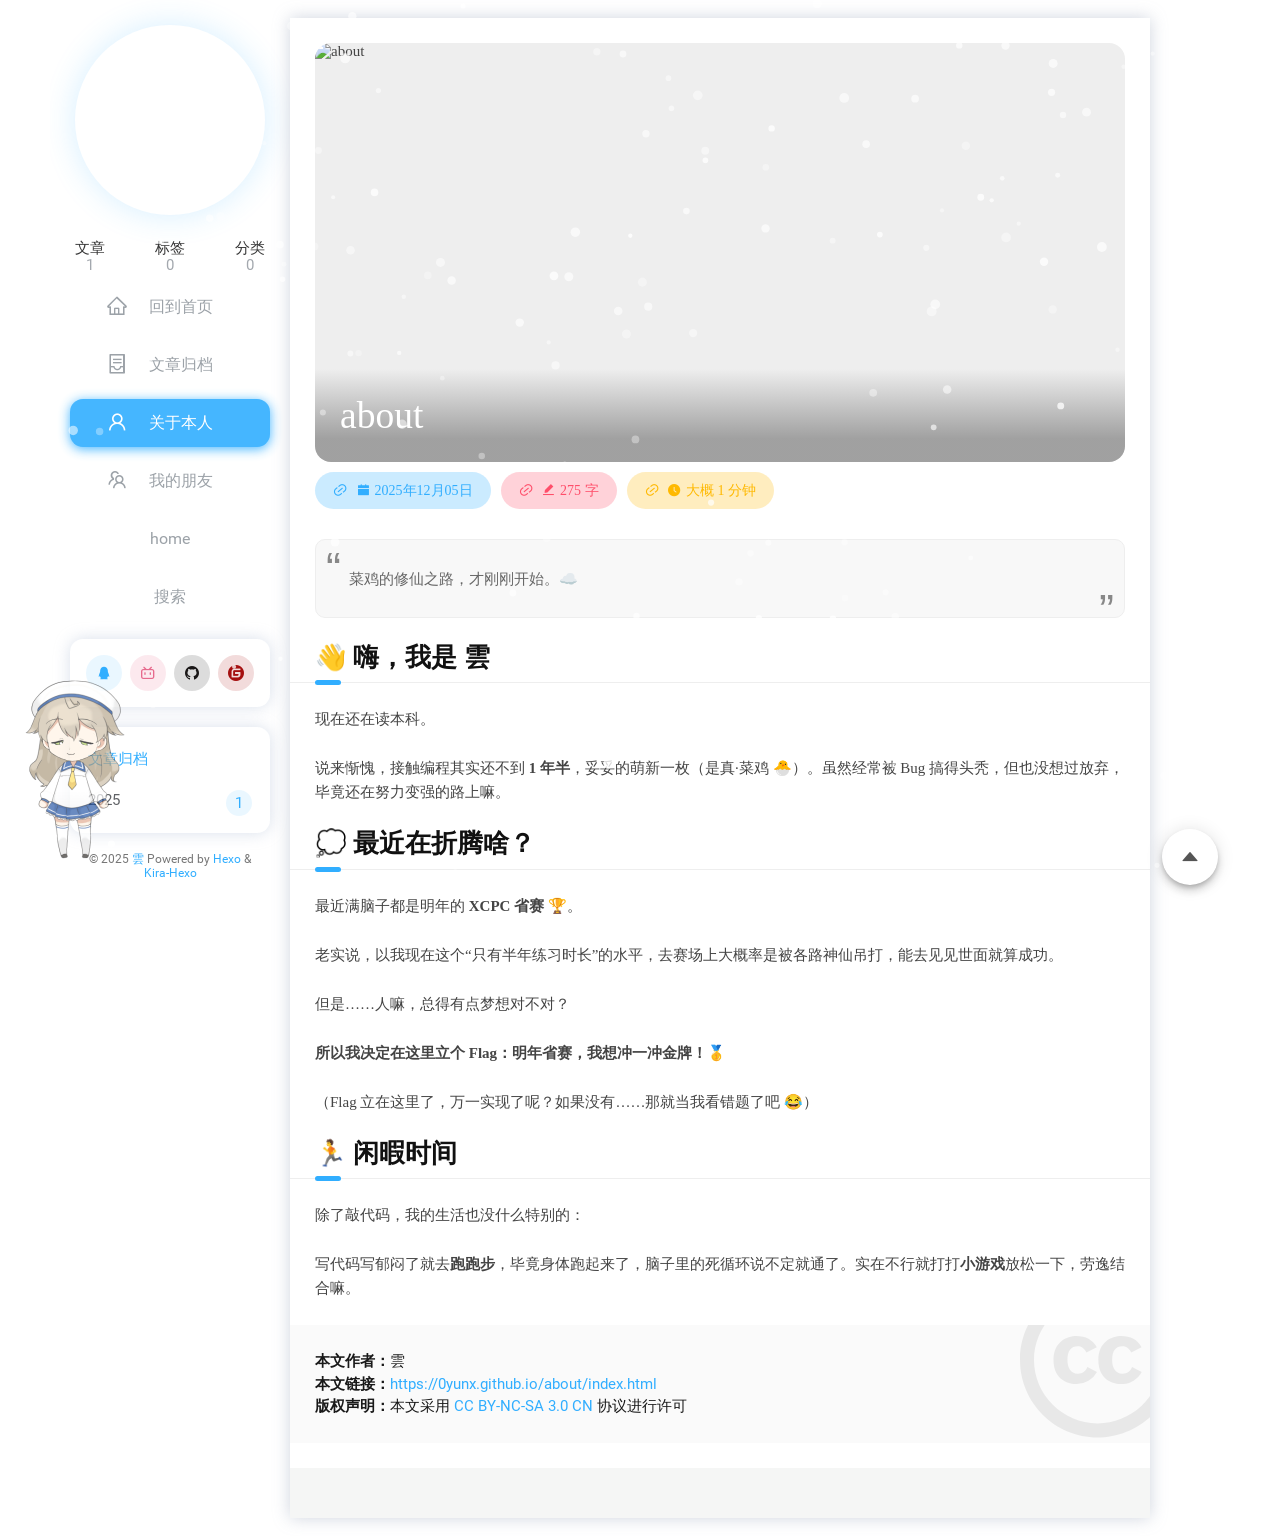
==== about/index.html @ 754a88d1 "Site updated: 2025-12-06 22:24:02" ====
<!DOCTYPE html>
<html 
	lang="zh-CN">
	<head>
		<meta charset="UTF-8" />
		<meta http-equiv="X-UA-Compatible" content="IE=edge" />
		<meta name="viewport" content="width=device-width, initial-scale=1.0" />
		
<link rel="stylesheet" href="/css/layout.css">

		
		<title> about -  雲`bolg</title>
		<!-- <link rel="stylesheet" href="https://unpkg.com/mdui@1.0.2/dist/css/mdui.min.css" /> -->
		<!-- <script src="https://unpkg.com/mdui@1.0.2/dist/js/mdui.min.js"></script> -->
		
<link rel="stylesheet" href="/lib/mdui/mdui.min.css">

		
<script src="/lib/mdui/mdui.min.js"></script>

		<!-- lazyload -->
		
<script src="/lib/lazysizes.js"></script>

		<!-- smooth-scrolling -->
		
<script src="/lib/smooth-scrolling.js"></script>

		<!-- highlight -->
		
<link rel="stylesheet" href="/lib/highlight/atom-one-dark.min.css">

		
<script src="/lib/highlight/highlight.min.js"></script>

		<!-- 预置 kiraicon -->
		
<link rel="stylesheet" href="/lib/iconfont/iconfont.css">

		
		<link
			rel="shortcut icon"
			href="https://kira.host/assets/Pictures/Others/116359b4ccf19917.jpg"
			type="image/png"
		/>
		
<link rel="stylesheet" href="/deps/css/APlayer.min.css">

		
		
<script src="/deps/js/APlayer.min.js"></script>
<script src="/deps/js/Meting.min.js"></script>

	<meta name="generator" content="Hexo 7.3.0"><link rel="alternate" href="/atom.xml" title="雲`bolg" type="application/atom+xml">
</head>

	<body>
		<div
			class="kira-background"
			style="background-image: url('/images/--ezgif.com-video-to-gif-converter.gif')"
		></div>
		<div class="kira-header">
    <a
        class="kira-drawer-button mdui-ripple"
        title="导航栏"
        onclick="document.querySelector('.kira-sidebar-modal').classList.add('show');document.querySelector('.kira-sidebar#sidebar').classList.add('show');"
    >
        <i class="kirafont icon-menu"></i>
    </a>
    <a href="/" title="雲`bolg">
        <img
			src="https://kira.host/assets/Pictures/Others/20220922230447.jpg"
			alt="雲"
		/>
    </a>
</div>
		<div class="kira-body">
			<div class="kira-sidebar" id="sidebar">
	<div class="kira-avatar mdui-ripple">
		<a target="_blank" rel="noopener" href="https://kira.host/assets/Pictures/Others/20220922230447.jpg" title="雲">
			<img
				src="https://kira.host/assets/Pictures/Others/20220922230447.jpg"
				alt="雲"
			/>
		</a>
	</div>
	<div class="kira-count">
		<div><span>文章</span>1</div>
		<div><span>标签</span>0</div>
		<div><span>分类</span>0</div>
	</div>
	<div class="kira-list">
		
		<a
			class="kira-list-item mdui-ripple false"
			href="/"
			title="回到首页"
		>
			<i
				class="kirafont
					
						icon-home
					"
			></i>
			<div class="kira-list-item-content">
				回到首页
			</div>
		</a>
		
		<a
			class="kira-list-item mdui-ripple false"
			href="/archives/"
			title="文章归档"
		>
			<i
				class="kirafont
					
						icon-container
					"
			></i>
			<div class="kira-list-item-content">
				文章归档
			</div>
		</a>
		
		<a
			class="kira-list-item mdui-ripple true"
			href="/about/"
			title="关于本人"
		>
			<i
				class="kirafont
					
						icon-user
					"
			></i>
			<div class="kira-list-item-content">
				关于本人
			</div>
		</a>
		
		<a
			class="kira-list-item mdui-ripple false"
			href="/friends/"
			title="我的朋友"
		>
			<i
				class="kirafont
					
						icon-team
					"
			></i>
			<div class="kira-list-item-content">
				我的朋友
			</div>
		</a>
		
		<a
			class="kira-list-item mdui-ripple false"
			href="/"
			title="home"
		>
			<i
				class="kirafont
					
						 
					"
			></i>
			<div class="kira-list-item-content">
				home
			</div>
		</a>
		
		<a
			class="kira-list-item mdui-ripple false"
			href="/"
			title="搜索"
		>
			<i
				class="kirafont
					
						s
					"
			></i>
			<div class="kira-list-item-content">
				搜索
			</div>
		</a>
		
	</div>
	<aside id="kira-sidebar">
		
			<div class="kira-widget-wrap">
	<div class="kira-widget kira-social">
		
			<a
				class="mdui-ripple"
				href="tencent://AddContact/?fromId=45&fromSubId=1&subcmd=all&uin=1647315740&website=www.oicqzone.com"
				target="_blank"
				mdui-tooltip="{content: 'QQ'}"
				style="color: rgb(49, 174, 255); background-color: rgba(49, 174, 255, .1);"
			>
				<i
					class="kirafont
					
						icon-QQ
					"
				></i>
			</a>
		
			<a
				class="mdui-ripple"
				href="https://space.bilibili.com/1639097420?spm_id_from=333.1007.0.0"
				target="_blank"
				mdui-tooltip="{content: '哔哩哔哩'}"
				style="color: rgb(231, 106, 141); background-color: rgba(231, 106, 141, .15);"
			>
				<i
					class="kirafont
					
						icon-bilibili
					"
				></i>
			</a>
		
			<a
				class="mdui-ripple"
				href="https://github.com/0yunx/"
				target="_blank"
				mdui-tooltip="{content: 'GitHub'}"
				style="color: rgb(25, 23, 23); background-color: rgba(25, 23, 23, .15);"
			>
				<i
					class="kirafont
					
						icon-github
					"
				></i>
			</a>
		
			<a
				class="mdui-ripple"
				href="https://gitee.com/yunsanshi"
				target="_blank"
				mdui-tooltip="{content: 'Gitee'}"
				style="color: rgb(165, 15, 15); background-color: rgba(165, 15, 15, .15);"
			>
				<i
					class="kirafont
					
						icon-gitee
					"
				></i>
			</a>
		
	</div>
</div>

		
			
		
			

		
			
	<div class="kira-widget-wrap">
		<h3 class="kira-widget-title">
			文章归档
		</h3>
		<div class="kira-widget">
			<ul class="archive-list"><li class="archive-list-item"><a class="archive-list-link" href="/archives/2025/">2025</a><span class="archive-list-count">1</span></li></ul>
		</div>
	</div>


		
	</aside>
	<div class="kira-copyright">
		&copy; 2025
		<a href="/">雲</a>
		Powered by <a href="http://hexo.io/" target="_blank">Hexo</a> &
		<a href="https://github.com/ch1ny/kira-hexo/" target="_blank">Kira-Hexo</a>
		<br />
		
		
	</div>
</div>
<div
	class="kira-sidebar-modal"
	id="sidebar-modal"
	onclick="(function(self) {
		self.classList.remove('show');
		document.querySelector('.kira-sidebar.show#sidebar').classList.remove('show');
	})(this)"
></div>
			<div class="kira-content">
				<div id="kira-top-header"></div>
				<div class="kira-main-content">
					
<link rel="stylesheet" href="/css/kira-image.css">


<script src="/js/kira-image.js"></script>

<div class="kira-image">
    <div class="kira-image-modal">
        <div class="kira-image-header">
            <div class="kira-image-counter"></div>
            <div class="kira-image-title"></div>
            <div class="kira-image-operation">
                <div class="kira-image-operation-button" id="kira-image-operation-button-zoom">
                    <i class="kirafont icon-zoom-in"></i>
                </div>
                <div class="kira-image-operation-button" id="kira-image-operation-button-close">
                    <i class="kirafont icon-close"></i>
                </div>
            </div>
        </div>
        <div class="kira-image-container">
            <div class="kira-image-prev-button-panel">
                <div class="kira-image-exchange-button">
                    <i class="kirafont icon-left"></i>
                </div>
            </div>
            <div class="kira-image-list">
                <div class="kira-image-prev">
                    <img />
                </div>
                <div class="kira-image-now">
                    <img />
                </div>
                <div class="kira-image-next">
                    <img />
                </div>
            </div>
            <div class="kira-image-next-button-panel">
                <div class="kira-image-exchange-button">
                    <i class="kirafont icon-right"></i>
                </div>
            </div>
        </div>
    </div>
</div>

	
<link rel="stylesheet" href="/css/kira-code-copy.css">

	
<script src="/js/kira-code-copy.js"></script>


<div class="kira-post">
	<article>
		
		<div
			class="kira-post-cover"
			style="padding-bottom: '56.25%'"
		>
			<img
				data-src="/images/--ezgif.com-video-to-gif-converter.gif"
				data-sizes="auto"
				alt="about"
				class="lazyload kira-post-cover-image disabled-kira-image"
			/>
			<h1>about</h1>
		</div>
		
		<div class="kira-post-meta kira-rainbow" style="margin:10px 0!important;">
			<a><i class="kirafont icon-calendar-fill"></i>2025年12月05日</a>
			<a><i class="kirafont icon-edit-fill"></i>275 字</a>
			<a><i class="kirafont icon-time-circle-fill"></i>大概 1 分钟</a>
		</div>
		<html><head></head><body><blockquote>
<p>菜鸡的修仙之路，才刚刚开始。☁️</p>
</blockquote>
<h2><span id="%F0%9F%91%8B-%E5%97%A8%E6%88%91%E6%98%AF-%E9%9B%B2">👋 嗨，我是 雲</span></h2><p>现在还在读本科。</p>
<p>说来惭愧，接触编程其实还不到 <strong>1 年半</strong>，妥妥的萌新一枚（是真·菜鸡 🐣）。虽然经常被 Bug 搞得头秃，但也没想过放弃，毕竟还在努力变强的路上嘛。</p>
<h2><span id="%F0%9F%92%AD-%E6%9C%80%E8%BF%91%E5%9C%A8%E6%8A%98%E8%85%BE%E5%95%A5">💭 最近在折腾啥？</span></h2><p>最近满脑子都是明年的 <strong>XCPC 省赛</strong> 🏆。</p>
<p>老实说，以我现在这个“只有半年练习时长”的水平，去赛场上大概率是被各路神仙吊打，能去见见世面就算成功。</p>
<p>但是……人嘛，总得有点梦想对不对？</p>
<p><strong>所以我决定在这里立个 Flag：明年省赛，我想冲一冲金牌！🥇</strong></p>
<p>（Flag 立在这里了，万一实现了呢？如果没有……那就当我看错题了吧 😂）</p>
<h2><span id="%F0%9F%8F%83-%E9%97%B2%E6%9A%87%E6%97%B6%E9%97%B4">🏃 闲暇时间</span></h2><p>除了敲代码，我的生活也没什么特别的：</p>
<p>写代码写郁闷了就去<strong>跑跑步</strong>，毕竟身体跑起来了，脑子里的死循环说不定就通了。实在不行就打打<strong>小游戏</strong>放松一下，劳逸结合嘛。</p>
<!-- hexo injector body_end start -->
  <canvas id="snow" style="position:fixed;top:0;left:0;width:100%;height:100%;z-index:99999;pointer-events:none;"></canvas>
  <script src="/js/snow.js"></script>
<script src="/js/funny-title.js"></script><script src="/js/click-love.js"></script>
  <link rel="stylesheet" href="https://cdn.jsdelivr.net/npm/aplayer/dist/APlayer.min.css">
  <script src="https://cdn.jsdelivr.net/npm/aplayer/dist/APlayer.min.js"></script>
  <script src="https://cdn.jsdelivr.net/npm/meting@2/dist/Meting.min.js"></script>
<!-- hexo injector body_end end --></body></html>
	</article>

	 
    <div class="kira-post-copyright">
        <strong>本文作者：</strong>雲<br>
        <strong>本文链接：</strong><a href="https://0yunx.github.io/about/index.html" title="https:&#x2F;&#x2F;0yunx.github.io&#x2F;about&#x2F;index.html" target="_blank" rel="noopener">https:&#x2F;&#x2F;0yunx.github.io&#x2F;about&#x2F;index.html</a><br>
        
            <strong>版权声明：</strong>本文采用 <a href="https://creativecommons.org/licenses/by-nc-sa/3.0/cn/deed.zh" target="_blank">CC BY-NC-SA 3.0 CN</a> 协议进行许可
        
    </div>

  
	<div class="kira-post-meta kira-rainbow">
		
		
	</div>
	
	<div class="kira-post-footer">
		

		
	<div class="giscus"></div>
  
    <script src="https://giscus.app/client.js"
      data-repo="0yunx/my-blog-comments"
      data-repo-id="R_kgDOQi3ChA"
      data-category="Announcements"
      data-category-id="DIC_kwDOQi3ChM4CzakP"
      data-mapping="pathname"
      data-strict="0"
      data-reactions-enabled="1"
      data-emit-metadata="0"
      data-input-position="top"
      data-theme="preferred_color_scheme"
      data-lang="zh-CN"
      data-loading="lazy"
      crossorigin="anonymous"
      async  
    ></script>
  

	</div>
	
</div>

				</div>
			</div>
			<div class="kira-right-column">
	<a onclick="document.querySelector('#kira-top-header').scrollIntoView({behavior: 'smooth'});" class="kira-backtotop" aria-label="回到顶部" title="回到顶部">
		<button class="mdui-fab mdui-ripple">
			<i class="kirafont icon-caret-up"></i>
		</button>
	</a>
</div>

		</div>
	<script src="/live2dw/lib/L2Dwidget.min.js?094cbace49a39548bed64abff5988b05"></script><script>L2Dwidget.init({"pluginRootPath":"live2dw/","pluginJsPath":"lib/","pluginModelPath":"assets/","tagMode":false,"debug":false,"model":{"jsonPath":"/live2dw/assets/koharu.model.json"},"display":{"position":"left","width":150,"height":300},"mobile":{"show":true},"react":{"opacity":0.7},"log":false});</script></body>
</html>
---- css/layout.css ----
body {
  width: 100%;
  margin: auto !important;
  height: 100vh;
  position: absolute;
  left: 0;
  top: 0;
}
* {
  scrollbar-width: none;
  outline: none;
}
*::selection {
  background: #31aeff;
  color: #fff;
  text-shadow: none;
}
::-webkit-scrollbar {
  display: none;
}
a {
  text-decoration: none;
}
img::selection {
  background: rgba(255,78,106,0.25);
}
figure.highlight table tbody tr td.gutter {
  user-select: none;
}
figure.highlight table tbody tr td.code pre *::selection {
  background: #ff4e6a;
}
.kira-background {
  opacity: 0.2;
  background-size: cover;
  height: 100vh;
  width: 100%;
  position: fixed;
  top: 0;
  left: 0;
  z-index: -1;
}
.kira-header {
  height: 0;
  display: none;
}
#kira-top-header {
  position: absolute;
  width: 100%;
  height: 0;
  left: 0;
  top: -2vh;
}
.kira-body {
  display: flex;
  justify-content: center;
}
.kira-rainbow a:nth-child(7n + 1) {
  background-color: rgba(49,174,255,0.25);
  color: #31aeff;
}
.kira-rainbow a:nth-child(7n + 2) {
  background-color: rgba(255,78,106,0.25);
  color: #ff4e6a;
}
.kira-rainbow a:nth-child(7n + 3) {
  background-color: rgba(255,185,0,0.25);
  color: #ffb900;
}
.kira-rainbow a:nth-child(7n + 4) {
  background-color: rgba(51,213,122,0.25);
  color: #33d57a;
}
.kira-rainbow a:nth-child(7n + 5) {
  background-color: rgba(0,219,255,0.25);
  color: #00dbff;
}
.kira-rainbow a:nth-child(7n + 6) {
  background-color: rgba(255,69,0,0.25);
  color: #ff4500;
}
.kira-rainbow a:nth-child(7n + 7) {
  background-color: rgba(144,144,255,0.25);
  color: #9090ff;
}
.kira-rainbow-fill a {
  color: #fff;
}
article {
  color: #444;
  font-family: microsoft yahei;
}
article p {
  line-height: 24px;
}
article .highlight {
  padding: 0 0.5em;
  background: #282c34;
  color: #abb2bf;
  margin: 25px 0;
  border-radius: 13px;
  overflow: auto;
}
article .highlight .gutter {
  border-right: 1px solid #35393b;
}
article pre {
  border-radius: 13px;
  overflow: hidden;
  -webkit-box-sizing: border-box;
  box-sizing: border-box;
  margin: 0;
  padding: 0 6px 0 0;
  position: relative;
  background: #282c34;
  line-height: 1.3em;
}
article pre code {
  position: relative;
  border: none;
  border-radius: 0;
  font-size: 100%;
  font-family: Consolas;
}
article a {
  -webkit-transition: color 0.35s ease-out;
  transition: color 0.35s ease-out;
  color: #31aeff;
  text-decoration: none;
  word-wrap: break-word;
}
article a::before {
  font-family: 'kirafont';
  content: '\ec7f\ ';
}
article a:hover,
article a:focus {
  color: #31aeff;
  text-decoration: underline;
}
article a.CodePenLink {
  transition: 0.2s;
  padding: 0.2em;
  color: #31aeff;
  border-bottom: 1px solid rgba(49,174,255,0.85);
}
article a.CodePenLink:hover {
  text-shadow: 0px 0px 5px rgba(49,174,255,0.25);
  text-decoration: none;
  border-bottom: 1px solid #31aeff;
}
article p {
  margin: 25px 0;
  position: relative;
}
article p::after {
  content: '';
  clear: both;
  display: block;
}
article code {
  display: inline;
  border-radius: 4px;
  font-family: SFMono-Regular, Consolas, Liberation Mono, Menlo, Courier, monospace, Roboto, RobotoNum, 'PingFang SC', 'Hiragino Sans GB', 'Microsoft YaHei', 'Helvetica Neue', Helvetica, Arial, sans-serif, 'Segoe UI';
  padding: 0 4px;
  margin: 1px 3px;
  word-break: break-all;
  color: #31aeff;
  background-color: rgba(49,174,255,0.25);
}
article del {
  color: #999;
  font-size: 0.9em;
}
article img {
  display: block;
  border-radius: 13px;
  margin: 0 auto;
}
article img:not(.kira-post-cover-image) {
  cursor: pointer;
  transition: all 0.3s ease;
}
article img:not(.kira-post-cover-image):hover {
  box-shadow: 0 0 10px rgba(49,174,255,0.3);
  transform: scale(1.01, 1.01);
  border-radius: 0;
}
article img:not(.kira-post-cover-image):active {
  transform: scale(1, 1);
}
article img.lazyload,
article img.lazyloading {
  opacity: 0;
  transition: opacity 400ms ease-out;
}
article img.lazyloaded {
  opacity: 1;
}
article h1,
article h2,
article h3,
article h4,
article h5,
article h6 {
  color: #111;
  margin: 25px 0;
}
article h4,
article h5,
article h6 {
  position: relative;
}
article h4::before,
article h5::before,
article h6::before {
  display: inline-block;
  width: 1em;
  content: '#';
  color: #31aeff;
}
article h1 {
  font-size: 2.5em;
}
article h2 {
  font-size: 1.7em;
  position: relative;
  padding-bottom: 10px;
}
article h2::before {
  content: '';
  width: 100%;
  padding: 0px 25px;
  border-bottom: 1px solid #eee;
  position: absolute;
  bottom: -1px;
  left: -25px;
  box-sizing: unset;
}
article h2::after {
  transition: all 0.35s ease-out;
  content: '';
  position: absolute;
  background: #31aeff;
  width: 1em;
  height: 5px;
  bottom: -3px;
  left: 0;
  border-radius: 10px;
}
article h2:hover::after {
  width: 2em;
}
article h3 {
  font-size: 1.3em;
}
article h4 {
  font-size: 1.15em;
}
article h5 {
  font-size: 1em;
}
article h6 {
  font-size: 0.9em;
}
article blockquote {
  color: #666;
  margin: 25px 0;
  padding: 0.1em 2.2em;
  background-color: #f8f8f8;
  line-height: 28px;
  position: relative;
  border-radius: 10px;
  border: 1px solid #eee;
  font-family: sf pro sc, sf pro display, sf pro icons, aos icons, pingfang sc, helvetica neue, helvetica, arial, sans-serif;
}
article blockquote::before {
  content: '\201C';
  top: 15px;
  left: 10px;
  position: absolute;
  color: #888;
  font-size: 3em;
}
article blockquote::after {
  content: '\201D';
  bottom: -8px;
  right: 10px;
  position: absolute;
  color: #888;
  font-size: 3em;
}
article hr {
  display: block;
  border: 0;
  border-top: 1px dashed #ccc;
  margin: 25px 0;
  padding: 0;
}
article sub,
article sup {
  font-size: 75%;
  line-height: 0;
  position: relative;
  vertical-align: baseline;
}
article sub {
  bottom: -0.25em;
}
article sup {
  top: -0.5em;
}
article ul {
  padding: 0 0 0 2em;
  margin-top: 0;
  list-style: none;
  padding-left: 0 !important;
}
article ul .mdui-checkbox {
  padding-left: 22px;
  height: 18px;
}
article ul .mdui-checkbox-icon {
  top: 4px;
}
article ul li {
  position: relative;
  padding: 10px 0;
  padding-left: 25px;
  line-height: 1rem;
}
article ul li::before {
  content: '';
  width: 10px;
  height: 10px;
  background: #31aeff;
  display: inline-block;
  vertical-align: middle;
  margin-right: 12px;
  margin-left: -26px;
  border-radius: 100%;
  border: 3px solid #fff;
  z-index: 3;
  position: relative;
}
article ul li::after {
  content: '';
  height: 100%;
  width: 1.5px;
  background: rgba(49,174,255,0.25);
  position: absolute;
  left: 6.25px;
  top: 20px;
}
article ul li:last-child::after {
  display: none;
}
article ul span {
  margin-right: 15px;
}
article ol {
  padding: 0 0 0 2.5em;
  margin-top: 0;
}
article > ol {
  list-style-type: none;
  counter-reset: item;
}
article > ol > li {
  position: relative;
}
article > ol > li::before {
  content: counter(item);
  counter-increment: item;
  position: absolute;
  top: 0.2rem;
  left: -2.5em;
  height: 1.6rem;
  width: 1.6rem;
  text-align: center;
  border-radius: 8px;
  line-height: 1.6rem;
  background-color: rgba(49,174,255,0.25);
  color: #31aeff;
}
article li {
  line-height: 2rem;
}
article li p {
  margin: 0 !important;
}
article dd {
  margin: 0 0 0 2em;
}
article > table {
  color: #5b6064;
  border-spacing: 0;
  border-collapse: collapse;
  max-width: 100%;
  overflow: auto;
  white-space: nowrap;
  margin: 25px auto;
  background: transparent;
  display: block;
}
article > table::-webkit-scrollbar {
  width: 6px;
  height: 6px;
}
article > table::-webkit-scrollbar-thumb {
  background-color: #888;
}
article > table thead {
  border-bottom: 1px solid #eee;
  background-color: #f8f8f8;
}
article > table thead tr {
  background-color: #f8f8f8;
}
article > table th {
  border: 1px solid #eee;
  padding: 13px 26px;
  font-weight: 400;
}
article > table td {
  border: 1px solid #eee;
  padding: 13px 26px;
}
article > table tr {
  background-color: #fff;
}
article > table tr:nth-child(2n) {
  background-color: #f8f8f8;
}
article img,
article canvas,
article iframe,
article video,
article svg,
article select,
article textarea {
  width: auto;
  max-width: 100%;
}
article input[type='checkbox'] {
  margin-right: 0.25em;
}
article input[type='checkbox']::after {
  content: '✔';
  width: 1.25em;
  height: 1.25em;
  font-size: 0.8em;
  display: flex;
  justify-content: center;
  align-items: center;
  color: #fff;
  background-color: #fff;
  border: 1px solid #d9d9d9;
  border-radius: 0.25em;
  cursor: pointer;
}
article input[type='checkbox']:disabled::after {
  cursor: not-allowed;
}
article input[type='checkbox']:checked::after {
  border-color: #31aeff;
  background-color: #31aeff;
}
details ul {
  padding-left: 1.7em;
}
details[open] > summary .add {
  display: none;
}
details[open] > summary .remove {
  display: inline-block;
}
details summary {
  cursor: pointer;
}
details summary i {
  margin-right: 0.3em;
  width: 24px;
}
details summary .remove {
  display: none;
}
details .mdui-btn {
  background-color: #31aeff;
  color: #fff;
  border-radius: 10px;
}
details .mdui-btn:focus,
details .mdui-btn:active {
  background-color: #31aeff;
  color: #fff;
}
details .aplayer {
  -webkit-box-shadow: 0 0 0 1px #eee !important;
  box-shadow: 0 0 0 1px #eee !important;
  border-radius: 10px !important;
  margin: 25px 0 !important;
  height: 90px;
}
details .aplayer .aplayer-info {
  padding: 9px 7px 0 10px !important;
}
details .aplayer .aplayer-info .aplayer-controller .aplayer-bar-wrap {
  margin-left: 1px !important;
  padding-right: 3px;
}
details .aplayer .aplayer-info .aplayer-controller .aplayer-bar-wrap .aplayer-bar,
details .aplayer .aplayer-info .aplayer-controller .aplayer-bar-wrap .aplayer-bar .aplayer-loaded,
details .aplayer .aplayer-info .aplayer-controller .aplayer-bar-wrap .aplayer-bar .aplayer-played {
  height: 6px !important;
  border-radius: 10px !important;
}
details .aplayer .aplayer-info .aplayer-controller .aplayer-bar-wrap .aplayer-bar .aplayer-played .aplayer-thumb {
  height: 12px !important;
  width: 12px !important;
  right: 3px !important;
  -webkit-box-shadow: 0 0 5px 0 rgba(0,0,0,0.18) !important;
  box-shadow: 0 0 5px 0 rgba(0,0,0,0.18) !important;
  -webkit-transition: all 0.35s ease-out;
  transition: all 0.35s ease-out;
}
details .aplayer .aplayer-info .aplayer-controller .aplayer-volume-wrap .aplayer-volume-bar-wrap .aplayer-volume-bar {
  right: 10.5px;
}
details .aplayer .aplayer-info .aplayer-controller .aplayer-volume-wrap .aplayer-volume-bar-wrap .aplayer-volume-bar,
details .aplayer .aplayer-info .aplayer-controller .aplayer-volume-wrap .aplayer-volume-bar-wrap .aplayer-volume-bar .aplayer-volume {
  border-radius: 10px;
  width: 6px;
}
details .aplayer .aplayer-list ol li {
  border-top: none !important;
}
details .aplayer .aplayer-list ol li.aplayer-list-light {
  background: #f8f8f8 !important;
}
details div.kira-aplayer-container {
  margin: 0;
}
details div.kira-aplayer-container div[id^='aplayer-'] div.aplayer-body div.aplayer-pic {
  width: 90px;
  height: 90px;
}
details div.kira-aplayer-container div[id^='aplayer-'] div.aplayer-body div.aplayer-info {
  margin-left: 90px;
  height: 90px;
}
details div.kira-aplayer-container div[id^='aplayer-'] div.aplayer-body div.aplayer-info div.aplayer-controller > div.aplayer-bar-wrap > div.aplayer-bar > div.aplayer-played {
  background: #31aeff !important;
}
details div.kira-aplayer-container div[id^='aplayer-'] div.aplayer-body div.aplayer-info div.aplayer-controller > div.aplayer-bar-wrap > div.aplayer-bar > div.aplayer-played span.aplayer-thumb {
  background: #31aeff !important;
}
.kira-sidebar {
  scrollbar-width: none;
  max-width: 240px;
  user-select: none;
  max-height: 100vh;
  overflow: auto;
  position: sticky;
  top: 0;
  flex-shrink: 0;
  transition: all 0.3s ease-out;
}
.kira-sidebar .kira-avatar {
  margin: 25px;
  box-shadow: 0 0 2rem rgba(49,174,255,0.2);
}
.kira-sidebar .kira-avatar a {
  padding-bottom: 100%;
  height: 0;
  display: block;
}
.kira-sidebar .kira-avatar,
.kira-sidebar .kira-avatar img {
  max-width: 100%;
  border-radius: 50%;
  transition: transform 1.5s ease-out;
}
.kira-sidebar .kira-count {
  display: flex;
}
.kira-sidebar .kira-count div {
  -webkit-box-flex: 1;
  -ms-flex: 1;
  flex: 1;
  text-align: center;
  color: #a3a8ae;
}
.kira-sidebar .kira-count div span {
  color: #363636;
  display: block;
}
.kira-sidebar .kira-list {
  padding: 8px 20px;
}
.kira-sidebar .kira-list-item {
  padding: 0 36px;
  color: #9ca2a8;
  border-radius: 13px;
  margin-bottom: 10px;
  text-align: center;
  transition: none !important;
  display: flex;
  align-items: center;
}
.kira-sidebar .kira-list-item:hover {
  background-color: rgba(0,0,0,0.08);
}
.kira-sidebar .kira-list-item.true {
  opacity: 0.9;
  background: #31aeff;
  box-shadow: 0 2px 12px #31aeff;
}
.kira-sidebar .kira-list-item.true,
.kira-sidebar .kira-list-item.true i {
  color: #fff;
}
.kira-sidebar .kira-list-item i {
  font-size: 22px;
  color: #9ca2a8;
}
.kira-sidebar .kira-list-item-content {
  margin-left: 0px;
  padding-top: 14px;
  padding-bottom: 14px;
  font-size: 16px;
  font-weight: 400;
  line-height: 20px;
  -webkit-box-flex: 1;
  -webkit-flex-grow: 1;
  -ms-flex-positive: 1;
  flex-grow: 1;
}
.kira-sidebar .kira-list-item .mdui-list-item-content {
  margin-left: 0px;
}
.kira-sidebar .kira-social {
  padding: 12px;
  font-size: 0;
}
.kira-sidebar .kira-social a {
  width: 36px;
  height: 36px;
  line-height: 36px;
  margin: 4px;
  border-radius: 100%;
  display: inline-block;
  text-align: center;
  color: #606266;
}
.kira-sidebar .kira-widget-wrap {
  box-shadow: 0 0 1rem rgba(161,177,204,0.4);
  background-color: #fff;
  margin: 20px;
  border-radius: 13px;
  overflow: hidden;
  white-space: normal;
}
.kira-sidebar .kira-widget-wrap .kira-widget-title {
  font-size: 1em;
  font-weight: 400;
  padding: 24px 18px 12px;
  margin: 0;
  color: #31aeff;
}
.kira-sidebar .kira-widget-wrap .kira-widget ul {
  list-style-type: none;
  padding: 0;
  margin: 0;
}
.kira-sidebar .kira-widget-wrap .kira-widget ul li {
  overflow: hidden;
  text-overflow: ellipsis;
  white-space: nowrap;
  position: relative;
  padding: 12px 18px;
}
.kira-sidebar .kira-widget-wrap .kira-widget ul li a {
  color: #606266;
}
.kira-sidebar .kira-widget-wrap .kira-widget ul li:last-child {
  border-bottom: none;
  padding-bottom: 24px;
}
.kira-sidebar .kira-widget-wrap .kira-widget .category-list-count,
.kira-sidebar .kira-widget-wrap .kira-widget .archive-list-count {
  background-color: rgba(49,174,255,0.1);
  display: inline-block;
  width: 26px;
  height: 26px;
  line-height: 26px;
  text-align: center;
  border-radius: 100%;
  color: #31aeff;
  position: absolute;
  right: 18px;
  top: 10px;
}
.kira-sidebar .kira-widget-wrap .tagcloud {
  padding: 10px;
  padding-bottom: 5px;
}
.kira-sidebar .kira-widget-wrap .tagcloud a {
  border-radius: 13px;
  padding: 5px 10px;
  font-size: 12px !important;
  display: inline-block;
  margin-bottom: 5px;
}
.kira-sidebar .kira-widget-wrap .tagcloud a::before {
  content: '# ';
}
.kira-sidebar .kira-widget-wrap:first-child {
  margin-top: 0;
}
.kira-sidebar .kira-copyright {
  padding: 0 30px;
  text-align: center;
  color: #777;
  white-space: normal;
  margin-bottom: 20px;
  font-size: 12px;
}
.kira-sidebar .kira-copyright a {
  color: #31aeff;
}
.kira-sidebar::-webkit-scrollbar {
  display: none;
}
.kira-sidebar-modal {
  position: fixed;
  left: 0;
  top: 0;
  width: 100vw;
  height: 100vh;
  z-index: 15;
  pointer-events: none;
  transition: background-color 0.3s ease;
  background-color: rgba(0,0,0,0);
}
.kira-content {
  position: relative;
  max-width: 860px;
  height: fit-content;
  flex-grow: 1;
  overflow: auto;
  scrollbar-width: none;
  box-shadow: 0 0 1rem rgba(138,151,174,0.4);
  margin-top: 2vh;
  margin-bottom: 2vh;
}
.kira-content .kira-main-content {
  position: relative;
  background-color: #fff;
  max-width: 100%;
  padding: 25px;
  min-height: 96vh;
}
.kira-content .kira-main-content .kira-page-nav {
  list-style: none;
  text-align: center;
  display: flex;
  color: #ddd;
  background-color: #f5f6f5;
  border-radius: 13px;
  justify-content: center;
}
.kira-content .kira-main-content .kira-page-nav .page-number {
  transition: 300ms;
  margin-inline: 10px;
}
.kira-content .kira-main-content .kira-page-nav .current {
  color: #fff;
  background: #31aeff;
  opacity: 0.9;
  box-shadow: 0 2px 12px #31aeff;
}
.kira-content .kira-main-content .kira-page-nav a:not(.current):hover {
  background-color: rgba(155,155,155,0.3);
}
.kira-content .kira-main-content .kira-page-nav > * {
  color: #999;
  border-radius: 13px;
  width: 35px;
  height: 35px;
  line-height: 35px;
  float: left;
}
.kira-content .kira-main-content .kira-posts {
  position: relative;
}
.kira-content .kira-main-content .kira-posts .kira-post {
  max-width: 100%;
  transition: 300ms;
  padding: 10px;
  border-radius: 1rem;
}
.kira-content .kira-main-content .kira-posts .kira-post article .aplayer {
  margin: 6px 0 0 0 !important;
}
.kira-content .kira-main-content .kira-posts .kira-post:hover {
  background-color: rgba(170,177,183,0.1);
}
.kira-content .kira-main-content .kira-posts .kira-post-meta {
  margin: 10px 0 0 0 !important;
}
.kira-content .kira-main-content .kira-posts .kira-post:last-child {
  margin-bottom: 25px;
}
.kira-content .kira-main-content .kira-posts .kira-hr {
  border-bottom: 1px solid rgba(135,135,135,0.3);
  height: 0;
  margin-block: 12px;
}
.kira-content::-webkit-scrollbar {
  display: none;
}
.kira-right-column {
  width: 80px;
  height: 100vh;
  display: flex;
  flex-direction: column;
  align-items: center;
  position: sticky;
  pointer-events: none;
  top: 0;
  z-index: 10;
}
.kira-right-column .kira-backtotop {
  bottom: 20px;
  color: #555;
  background-color: rgba(255,255,255,0.501);
  border-radius: 50%;
  margin-top: auto;
  margin-bottom: 15px;
  transition: 500ms;
  pointer-events: all;
}
.kira-right-column .kira-backtotop i {
  font-size: 22px;
}
.kira-post-cover {
  width: 100%;
  padding-bottom: 40%;
  position: relative;
  overflow: hidden;
  border-radius: 16px;
  min-height: 95px;
  background-color: #eee;
}
.kira-post-cover img {
  display: block;
  opacity: 0;
  transition: opacity 400ms ease-out;
  position: absolute;
  left: 0;
  top: 0;
  object-fit: cover;
  width: 100%;
  height: 100%;
}
.kira-post-cover img.lazyloaded {
  opacity: 1;
}
.kira-post-cover h1 {
  color: #fff;
  font-size: 2.5em;
  font-weight: normal;
  margin: 0;
  margin-top: 10px;
  padding-left: 1px;
  position: absolute;
  bottom: 0;
  width: 100%;
  box-sizing: border-box;
  text-transform: none;
  z-index: 1;
  margin: 0;
  padding: 25px;
}
.kira-post-cover h1::after {
  background-image: -moz-linear-gradient(to top, rgba(16,16,16,0.35) 25%, rgba(16,16,16,0) 100%);
  background-image: -webkit-linear-gradient(to top, rgba(16,16,16,0.35) 25%, rgba(16,16,16,0) 100%);
  background-image: -ms-linear-gradient(to top, rgba(16,16,16,0.35) 25%, rgba(16,16,16,0) 100%);
  background-image: linear-gradient(to top, rgba(16,16,16,0.35) 25%, rgba(16,16,16,0) 100%);
  -moz-pointer-events: none;
  -webkit-pointer-events: none;
  -ms-pointer-events: none;
  pointer-events: none;
  background-size: cover;
  content: '';
  display: block;
  height: 100%;
  left: 0;
  position: absolute;
  bottom: 0;
  width: 100%;
  z-index: -1;
}
.kira-post .kira-post-meta {
  margin: 25px 0px;
  font-size: 0;
}
.kira-post .kira-post-meta a {
  border-radius: 20px;
  padding: 10px 18px;
  font-size: 14px;
  display: inline-block;
  margin-bottom: 5px;
  margin-right: 10px;
  text-decoration: none;
}
.kira-post .kira-post-meta a .kirafont {
  font-size: 14px;
}
.kira-post .kira-post-meta a::before,
.kira-post .kira-post-meta i::before {
  margin-right: 5px;
}
.kira-post .kira-post-copyright {
  margin: 0 -25px;
  margin-bottom: 25px;
  padding: 25px;
  color: #191919;
  background-color: #fafafa;
  line-height: 1.5em;
  position: relative;
  overflow: hidden;
}
.kira-post .kira-post-copyright a {
  color: #31aeff;
}
.kira-post .kira-post-copyright::after {
  position: absolute;
  background: url("data:image/svg+xml;charset=utf-8,%3Csvg xmlns='http://www.w3.org/2000/svg' viewBox='0 0 496 512'%3E%3Cpath fill='%234a4a4a' d='M245.8 214.9l-33.2 17.3c-9.4-19.6-25.2-20-27.4-20-22.2 0-33.3 14.6-33.3 43.9 0 23.5 9.2 43.8 33.3 43.8 14.4 0 24.6-7 30.5-21.3l30.6 15.5a73.2 73.2 0 01-65.1 39c-22.6 0-74-10.3-74-77 0-58.7 43-77 72.6-77 30.8-.1 52.7 11.9 66 35.8zm143 0l-32.7 17.3c-9.5-19.8-25.7-20-27.9-20-22.1 0-33.2 14.6-33.2 43.9 0 23.5 9.2 43.8 33.2 43.8 14.5 0 24.7-7 30.5-21.3l31 15.5c-2 3.8-21.3 39-65 39-22.7 0-74-9.9-74-77 0-58.7 43-77 72.6-77C354 179 376 191 389 214.8zM247.7 8C104.7 8 0 123 0 256c0 138.4 113.6 248 247.6 248C377.5 504 496 403 496 256 496 118 389.4 8 247.6 8zm.8 450.8c-112.5 0-203.7-93-203.7-202.8 0-105.5 85.5-203.3 203.8-203.3A201.7 201.7 0 01451.3 256c0 121.7-99.7 202.9-202.9 202.9z'/%3E%3C/svg%3E");
  content: ' ';
  height: 160px;
  width: 160px;
  right: -30px;
  top: -45px;
  opacity: 0.1;
}
.kira-post .kira-post-nav {
  width: 100%;
  height: 2em;
  background-color: #fff;
  margin-top: 0;
  user-select: none;
}
.kira-post .kira-post-nav .post-nav .old {
  float: left;
}
.kira-post .kira-post-nav .post-nav .new {
  float: right;
}
.kira-post .kira-post-nav .post-nav div a {
  transition: 0.2s;
  padding: 0.2em;
  color: #31aeff;
  border-bottom: 1px solid rgba(49,174,255,0.85);
}
.kira-post .kira-post-nav .post-nav div a:hover {
  text-shadow: 0px 0px 5px rgba(49,174,255,0.25);
  text-decoration: none;
  border-bottom: 1px solid #31aeff;
}
.kira-post .kira-post-footer {
  background-color: #f5f6f5;
  padding: 25px;
  margin: -25px;
  margin-top: 0;
}
.kira-archives .tagcloud {
  margin-bottom: 13px;
  font-size: 0;
}
.kira-archives .tagcloud a {
  border-radius: 15px;
  padding: 6px 12px;
  font-size: 15px !important;
  display: inline-block;
  margin-bottom: 7px;
  margin-right: 7px;
}
.kira-archives .tagcloud a::before {
  content: '# ';
}
.kira-archives .tagcloud a span::before {
  content: ' ';
}
.kira-archives .categories {
  margin-bottom: 12px;
  font-size: 0;
  display: grid;
  grid-template-columns: repeat(3, 32.666666666666664%);
  grid-column-gap: 1%;
  grid-row-gap: 12px;
}
.kira-archives .categories a {
  border-radius: 12px;
  font-size: 16px;
  display: inline-block;
  height: 156px;
  width: 100%;
  position: relative;
}
.kira-archives .categories a:before {
  top: 0;
  left: 0;
  content: '';
  background-color: rgba(0,0,0,0.4);
  width: 100%;
  height: 100%;
  position: absolute;
  z-index: 1;
}
.kira-archives .categories a .bg {
  background-size: cover;
  background-position: center center;
  top: 0;
  left: 0;
  width: 100%;
  height: 100%;
  position: absolute;
  opacity: 0.8;
}
.kira-archives .categories a h1 {
  margin: 20px;
  position: absolute;
  bottom: 0;
  left: 0;
  z-index: 2;
}
.kira-archives .categories a span {
  margin-top: 5px;
  display: block;
}
.kira-archives .categories a span::after {
  content: ' Articles';
}
.kira-archives article > *:first-child {
  margin-top: 0;
}
.kira-archives article > *:last-child {
  margin-bottom: 0;
}
@media (max-width: 1180px) {
  .kira-sidebar {
    left: 0;
  }
  .kira-content {
    margin-right: auto;
  }
  .kira-right-column {
    position: fixed;
    top: 0;
    right: 0;
  }
  .kira-right-column .kira-backtotop {
    background-color: #fff;
  }
}
@media (max-width: 1120px) {
  .kira-body::-webkit-scrollbar {
    width: 0;
  }
}
@media (max-width: 1000px) {
  body {
    height: fit-content;
    overflow: auto;
  }
  body .kira-header {
    height: 60px;
    padding: 10px;
    display: flex;
    align-items: center;
    justify-content: space-between;
    position: relative;
    z-index: 4;
  }
  body .kira-header a {
    width: 45px;
    height: 45px;
    text-align: center;
    border-radius: 50%;
    transition: all 0.5s ease;
  }
  body .kira-header a i {
    font-size: 25px;
    line-height: 45px;
  }
  body .kira-header a img {
    width: 100%;
    height: 100%;
    border-radius: 50%;
  }
  body .kira-header a:hover {
    background-color: rgba(0,0,0,0.16);
  }
  body .kira-body {
    height: fit-content;
    overflow: visible;
  }
  body .kira-body .kira-sidebar {
    position: fixed;
    top: 0;
    left: 0;
    z-index: 16;
    transform: translateX(-100%);
    background-color: #fff;
  }
  body .kira-body .kira-sidebar.show {
    transform: translateX(0%);
    width: calc(100% - 56px);
  }
  body .kira-body .kira-sidebar-modal.show {
    pointer-events: auto;
    background-color: rgba(0,0,0,0.4);
  }
  body .kira-body .kira-content {
    margin-right: unset;
    max-width: 100vw;
    margin-top: 0;
  }
  body .kira-body .kira-content #kira-top-header {
    top: calc(-2vh - 80px);
  }
  body::-webkit-scrollbar {
    width: 0;
  }
}
@media (max-width: 756px) {
  .kira-archives .categories {
    grid-template-columns: repeat(2, 49%);
    grid-column-gap: 2%;
  }
}
@media (max-width: 400px) {
  .kira-archives .categories {
    grid-template-columns: repeat(1, 100%);
  }
}
---- lib/highlight/atom-one-dark.min.css ----
pre code.hljs{display:block;overflow-x:auto;padding:1em}code.hljs{padding:3px 5px}.hljs{color:#abb2bf;background:#282c34}.hljs-comment,.hljs-quote{color:#5c6370;font-style:italic}.hljs-doctag,.hljs-formula,.hljs-keyword{color:#c678dd}.hljs-deletion,.hljs-name,.hljs-section,.hljs-selector-tag,.hljs-subst{color:#e06c75}.hljs-literal{color:#56b6c2}.hljs-addition,.hljs-attribute,.hljs-meta .hljs-string,.hljs-regexp,.hljs-string{color:#98c379}.hljs-attr,.hljs-number,.hljs-selector-attr,.hljs-selector-class,.hljs-selector-pseudo,.hljs-template-variable,.hljs-type,.hljs-variable{color:#d19a66}.hljs-bullet,.hljs-link,.hljs-meta,.hljs-selector-id,.hljs-symbol,.hljs-title{color:#61aeee}.hljs-built_in,.hljs-class .hljs-title,.hljs-title.class_{color:#e6c07b}.hljs-emphasis{font-style:italic}.hljs-strong{font-weight:700}.hljs-link{text-decoration:underline}
---- lib/iconfont/iconfont.css ----
@font-face {
  font-family: "kirafont"; /* Project id 3299330 */
  src: url('iconfont.woff2?t=1679498690298') format('woff2'),
       url('iconfont.woff?t=1679498690298') format('woff'),
       url('iconfont.ttf?t=1679498690298') format('truetype');
}

.kirafont {
  font-family: "kirafont" !important;
  font-size: 16px;
  font-style: normal;
  -webkit-font-smoothing: antialiased;
  -moz-osx-font-smoothing: grayscale;
}

.icon-unordered-list:before {
  content: "\e7f5";
}

.icon-area-chart-fill:before {
  content: "\e7af";
}

.icon-time-circle-fill:before {
  content: "\e848";
}

.icon-calendar-fill:before {
  content: "\e84d";
}

.icon-container-fill:before {
  content: "\e85f";
}

.icon-edit-fill:before {
  content: "\e86d";
}

.icon-tag-fill:before {
  content: "\e86e";
}

.icon-search:before {
  content: "\e752";
}

.icon-close:before {
  content: "\eb6a";
}

.icon-exit-fullscreen:before {
  content: "\ec13";
}

.icon-fullscreen:before {
  content: "\ec14";
}

.icon-zoom-out:before {
  content: "\ec32";
}

.icon-zoom-in:before {
  content: "\ec33";
}

.icon-link:before {
  content: "\ec7f";
}

.icon-menu:before {
  content: "\e7f4";
}

.icon-caret-up:before {
  content: "\e8ec";
}

.icon-bilibili:before {
  content: "\e69e";
}

.icon-gitee:before {
  content: "\e60c";
}

.icon-container:before {
  content: "\e7b0";
}

.icon-home:before {
  content: "\e7c6";
}

.icon-right:before {
  content: "\e7eb";
}

.icon-left:before {
  content: "\e7ec";
}

.icon-QQ:before {
  content: "\e882";
}

.icon-user:before {
  content: "\e7ad";
}

.icon-team:before {
  content: "\e7ae";
}

.icon-github:before {
  content: "\e885";
}
---- deps/css/APlayer.min.css ----
.aplayer{background:#fff;font-family:Arial,Helvetica,sans-serif;margin:5px;box-shadow:0 2px 2px 0 rgba(0,0,0,.07),0 1px 5px 0 rgba(0,0,0,.1);border-radius:2px;overflow:hidden;-webkit-user-select:none;-moz-user-select:none;-ms-user-select:none;user-select:none;line-height:normal;position:relative}.aplayer *{box-sizing:content-box}.aplayer svg{width:100%;height:100%}.aplayer svg circle,.aplayer svg path{fill:#fff}.aplayer.aplayer-withlist .aplayer-info{border-bottom:1px solid #e9e9e9}.aplayer.aplayer-withlist .aplayer-list{display:block}.aplayer.aplayer-withlist .aplayer-icon-order,.aplayer.aplayer-withlist .aplayer-info .aplayer-controller .aplayer-time .aplayer-icon.aplayer-icon-menu{display:inline}.aplayer.aplayer-withlrc .aplayer-pic{height:90px;width:90px}.aplayer.aplayer-withlrc .aplayer-info{margin-left:90px;height:90px;padding:10px 7px 0}.aplayer.aplayer-withlrc .aplayer-lrc{display:block}.aplayer.aplayer-narrow{width:66px}.aplayer.aplayer-narrow .aplayer-info,.aplayer.aplayer-narrow .aplayer-list{display:none}.aplayer.aplayer-narrow .aplayer-body,.aplayer.aplayer-narrow .aplayer-pic{height:66px;width:66px}.aplayer.aplayer-fixed{position:fixed;bottom:0;left:0;right:0;margin:0;z-index:99;overflow:visible;max-width:400px;box-shadow:none}.aplayer.aplayer-fixed .aplayer-list{margin-bottom:65px;border:1px solid #eee;border-bottom:none}.aplayer.aplayer-fixed .aplayer-body{position:fixed;bottom:0;left:0;right:0;margin:0;z-index:99;background:#fff;padding-right:18px;transition:all .3s ease;max-width:400px}.aplayer.aplayer-fixed .aplayer-lrc{display:block;position:fixed;bottom:10px;left:0;right:0;margin:0;z-index:98;pointer-events:none;text-shadow:-1px -1px 0 #fff}.aplayer.aplayer-fixed .aplayer-lrc:after,.aplayer.aplayer-fixed .aplayer-lrc:before{display:none}.aplayer.aplayer-fixed .aplayer-info{-webkit-transform:scaleX(1);transform:scaleX(1);-webkit-transform-origin:0 0;transform-origin:0 0;transition:all .3s ease;border-bottom:none;border-top:1px solid #e9e9e9}.aplayer.aplayer-fixed .aplayer-info .aplayer-music{width:calc(100% - 105px)}.aplayer.aplayer-fixed .aplayer-miniswitcher{display:block}.aplayer.aplayer-fixed.aplayer-narrow .aplayer-info{display:block;-webkit-transform:scaleX(0);transform:scaleX(0)}.aplayer.aplayer-fixed.aplayer-narrow .aplayer-body{width:66px!important}.aplayer.aplayer-fixed.aplayer-narrow .aplayer-miniswitcher .aplayer-icon{-webkit-transform:rotateY(0);transform:rotateY(0)}.aplayer.aplayer-fixed .aplayer-icon-back,.aplayer.aplayer-fixed .aplayer-icon-forward,.aplayer.aplayer-fixed .aplayer-icon-lrc,.aplayer.aplayer-fixed .aplayer-icon-play{display:inline-block}.aplayer.aplayer-fixed .aplayer-icon-back,.aplayer.aplayer-fixed .aplayer-icon-forward,.aplayer.aplayer-fixed .aplayer-icon-menu,.aplayer.aplayer-fixed .aplayer-icon-play{position:absolute;bottom:27px;width:20px;height:20px}.aplayer.aplayer-fixed .aplayer-icon-back{right:75px}.aplayer.aplayer-fixed .aplayer-icon-play{right:50px}.aplayer.aplayer-fixed .aplayer-icon-forward{right:25px}.aplayer.aplayer-fixed .aplayer-icon-menu{right:0}.aplayer.aplayer-arrow .aplayer-icon-loop,.aplayer.aplayer-arrow .aplayer-icon-order,.aplayer.aplayer-mobile .aplayer-icon-volume-down{display:none}.aplayer.aplayer-loading .aplayer-info .aplayer-controller .aplayer-loading-icon{display:block}.aplayer.aplayer-loading .aplayer-info .aplayer-controller .aplayer-bar-wrap .aplayer-bar .aplayer-played .aplayer-thumb{-webkit-transform:scale(1);transform:scale(1)}.aplayer .aplayer-body{position:relative}.aplayer .aplayer-icon{width:15px;height:15px;border:none;background-color:transparent;outline:none;cursor:pointer;opacity:.8;vertical-align:middle;padding:0;font-size:12px;margin:0;display:inline-block}.aplayer .aplayer-icon path{transition:all .2s ease-in-out}.aplayer .aplayer-icon-back,.aplayer .aplayer-icon-forward,.aplayer .aplayer-icon-lrc,.aplayer .aplayer-icon-order,.aplayer .aplayer-icon-play{display:none}.aplayer .aplayer-icon-lrc-inactivity svg{opacity:.4}.aplayer .aplayer-icon-forward{-webkit-transform:rotate(180deg);transform:rotate(180deg)}.aplayer .aplayer-lrc-content{display:none}.aplayer .aplayer-pic{position:relative;float:left;height:66px;width:66px;background-size:cover;background-position:50%;transition:all .3s ease;cursor:pointer}.aplayer .aplayer-pic:hover .aplayer-button{opacity:1}.aplayer .aplayer-pic .aplayer-button{position:absolute;border-radius:50%;opacity:.8;text-shadow:0 1px 1px rgba(0,0,0,.2);box-shadow:0 1px 1px rgba(0,0,0,.2);background:rgba(0,0,0,.2);transition:all .1s ease}.aplayer .aplayer-pic .aplayer-button path{fill:#fff}.aplayer .aplayer-pic .aplayer-hide{display:none}.aplayer .aplayer-pic .aplayer-play{width:26px;height:26px;border:2px solid #fff;bottom:50%;right:50%;margin:0 -15px -15px 0}.aplayer .aplayer-pic .aplayer-play svg{position:absolute;top:3px;left:4px;height:20px;width:20px}.aplayer .aplayer-pic .aplayer-pause{width:16px;height:16px;border:2px solid #fff;bottom:4px;right:4px}.aplayer .aplayer-pic .aplayer-pause svg{position:absolute;top:2px;left:2px;height:12px;width:12px}.aplayer .aplayer-info{margin-left:66px;padding:14px 7px 0 10px;height:66px;box-sizing:border-box}.aplayer .aplayer-info .aplayer-music{overflow:hidden;white-space:nowrap;text-overflow:ellipsis;margin:0 0 13px 5px;-webkit-user-select:text;-moz-user-select:text;-ms-user-select:text;user-select:text;cursor:default;padding-bottom:2px;height:20px}.aplayer .aplayer-info .aplayer-music .aplayer-title{font-size:14px}.aplayer .aplayer-info .aplayer-music .aplayer-author{font-size:12px;color:#666}.aplayer .aplayer-info .aplayer-controller{position:relative;display:flex}.aplayer .aplayer-info .aplayer-controller .aplayer-bar-wrap{margin:0 0 0 5px;padding:4px 0;cursor:pointer!important;flex:1}.aplayer .aplayer-info .aplayer-controller .aplayer-bar-wrap:hover .aplayer-bar .aplayer-played .aplayer-thumb{-webkit-transform:scale(1);transform:scale(1)}.aplayer .aplayer-info .aplayer-controller .aplayer-bar-wrap .aplayer-bar{position:relative;height:2px;width:100%;background:#cdcdcd}.aplayer .aplayer-info .aplayer-controller .aplayer-bar-wrap .aplayer-bar .aplayer-loaded{position:absolute;left:0;top:0;bottom:0;background:#aaa;height:2px;transition:all .5s ease}.aplayer .aplayer-info .aplayer-controller .aplayer-bar-wrap .aplayer-bar .aplayer-played{position:absolute;left:0;top:0;bottom:0;height:2px}.aplayer .aplayer-info .aplayer-controller .aplayer-bar-wrap .aplayer-bar .aplayer-played .aplayer-thumb{position:absolute;top:0;right:5px;margin-top:-4px;margin-right:-10px;height:10px;width:10px;border-radius:50%;cursor:pointer;transition:all .3s ease-in-out;-webkit-transform:scale(0);transform:scale(0)}.aplayer .aplayer-info .aplayer-controller .aplayer-time{position:relative;right:0;bottom:4px;height:17px;color:#999;font-size:11px;padding-left:7px}.aplayer .aplayer-info .aplayer-controller .aplayer-time .aplayer-time-inner{vertical-align:middle}.aplayer .aplayer-info .aplayer-controller .aplayer-time .aplayer-icon{cursor:pointer;transition:all .2s ease}.aplayer .aplayer-info .aplayer-controller .aplayer-time .aplayer-icon path{fill:#666}.aplayer .aplayer-info .aplayer-controller .aplayer-time .aplayer-icon.aplayer-icon-loop{margin-right:2px}.aplayer .aplayer-info .aplayer-controller .aplayer-time .aplayer-icon:hover path{fill:#000}.aplayer .aplayer-info .aplayer-controller .aplayer-time .aplayer-icon.aplayer-icon-menu,.aplayer .aplayer-info .aplayer-controller .aplayer-time.aplayer-time-narrow .aplayer-icon-menu,.aplayer .aplayer-info .aplayer-controller .aplayer-time.aplayer-time-narrow .aplayer-icon-mode{display:none}.aplayer .aplayer-info .aplayer-controller .aplayer-volume-wrap{position:relative;display:inline-block;margin-left:3px;cursor:pointer!important}.aplayer .aplayer-info .aplayer-controller .aplayer-volume-wrap:hover .aplayer-volume-bar-wrap{height:40px}.aplayer .aplayer-info .aplayer-controller .aplayer-volume-wrap .aplayer-volume-bar-wrap{position:absolute;bottom:15px;right:-3px;width:25px;height:0;z-index:99;overflow:hidden;transition:all .2s ease-in-out}.aplayer .aplayer-info .aplayer-controller .aplayer-volume-wrap .aplayer-volume-bar-wrap.aplayer-volume-bar-wrap-active{height:40px}.aplayer .aplayer-info .aplayer-controller .aplayer-volume-wrap .aplayer-volume-bar-wrap .aplayer-volume-bar{position:absolute;bottom:0;right:10px;width:5px;height:35px;background:#aaa;border-radius:2.5px;overflow:hidden}.aplayer .aplayer-info .aplayer-controller .aplayer-volume-wrap .aplayer-volume-bar-wrap .aplayer-volume-bar .aplayer-volume{position:absolute;bottom:0;right:0;width:5px;transition:all .1s ease}.aplayer .aplayer-info .aplayer-controller .aplayer-loading-icon{display:none}.aplayer .aplayer-info .aplayer-controller .aplayer-loading-icon svg{position:absolute;-webkit-animation:rotate 1s linear infinite;animation:rotate 1s linear infinite}.aplayer .aplayer-lrc{display:none;position:relative;height:30px;text-align:center;overflow:hidden;margin:-10px 0 7px}.aplayer .aplayer-lrc:before{top:0;height:10%;background:linear-gradient(180deg,#fff 0,hsla(0,0%,100%,0));filter:progid:DXImageTransform.Microsoft.gradient(startColorstr="#ffffff",endColorstr="#00ffffff",GradientType=0)}.aplayer .aplayer-lrc:after,.aplayer .aplayer-lrc:before{position:absolute;z-index:1;display:block;overflow:hidden;width:100%;content:" "}.aplayer .aplayer-lrc:after{bottom:0;height:33%;background:linear-gradient(180deg,hsla(0,0%,100%,0) 0,hsla(0,0%,100%,.8));filter:progid:DXImageTransform.Microsoft.gradient(startColorstr="#00ffffff",endColorstr="#ccffffff",GradientType=0)}.aplayer .aplayer-lrc p{font-size:12px;color:#666;line-height:16px!important;height:16px!important;padding:0!important;margin:0!important;transition:all .5s ease-out;opacity:.4;overflow:hidden}.aplayer .aplayer-lrc p.aplayer-lrc-current{opacity:1;overflow:visible;height:auto!important;min-height:16px}.aplayer .aplayer-lrc.aplayer-lrc-hide{display:none}.aplayer .aplayer-lrc .aplayer-lrc-contents{width:100%;transition:all .5s ease-out;-webkit-user-select:text;-moz-user-select:text;-ms-user-select:text;user-select:text;cursor:default}.aplayer .aplayer-list{overflow:auto;transition:all .5s ease;will-change:height;display:none;overflow:hidden}.aplayer .aplayer-list.aplayer-list-hide{max-height:0!important}.aplayer .aplayer-list ol{list-style-type:none;margin:0;padding:0;overflow-y:auto}.aplayer .aplayer-list ol::-webkit-scrollbar{width:5px}.aplayer .aplayer-list ol::-webkit-scrollbar-thumb{border-radius:3px;background-color:#eee}.aplayer .aplayer-list ol::-webkit-scrollbar-thumb:hover{background-color:#ccc}.aplayer .aplayer-list ol li{position:relative;height:32px;line-height:32px;padding:0 15px;font-size:12px;border-top:1px solid #e9e9e9;cursor:pointer;transition:all .2s ease;overflow:hidden;margin:0}.aplayer .aplayer-list ol li:first-child{border-top:none}.aplayer .aplayer-list ol li:hover{background:#efefef}.aplayer .aplayer-list ol li.aplayer-list-light{background:#e9e9e9}.aplayer .aplayer-list ol li.aplayer-list-light .aplayer-list-cur{display:inline-block}.aplayer .aplayer-list ol li .aplayer-list-cur{display:none;width:3px;height:22px;position:absolute;left:0;top:5px;cursor:pointer}.aplayer .aplayer-list ol li .aplayer-list-index{color:#666;margin-right:12px;cursor:pointer}.aplayer .aplayer-list ol li .aplayer-list-author{color:#666;float:right;cursor:pointer}.aplayer .aplayer-notice{opacity:0;position:absolute;top:50%;left:50%;-webkit-transform:translate(-50%,-50%);transform:translate(-50%,-50%);font-size:12px;border-radius:4px;padding:5px 10px;transition:all .3s ease-in-out;overflow:hidden;color:#fff;pointer-events:none;background-color:#f4f4f5;color:#909399}.aplayer .aplayer-miniswitcher{display:none;position:absolute;top:0;right:0;bottom:0;height:100%;background:#e6e6e6;width:18px;border-radius:0 2px 2px 0}.aplayer .aplayer-miniswitcher .aplayer-icon{height:100%;width:100%;-webkit-transform:rotateY(180deg);transform:rotateY(180deg);transition:all .3s ease}.aplayer .aplayer-miniswitcher .aplayer-icon path{fill:#666}.aplayer .aplayer-miniswitcher .aplayer-icon:hover path{fill:#000}@-webkit-keyframes aplayer-roll{0%{left:0}to{left:-100%}}@keyframes aplayer-roll{0%{left:0}to{left:-100%}}@-webkit-keyframes rotate{0%{-webkit-transform:rotate(0);transform:rotate(0)}to{-webkit-transform:rotate(1turn);transform:rotate(1turn)}}@keyframes rotate{0%{-webkit-transform:rotate(0);transform:rotate(0)}to{-webkit-transform:rotate(1turn);transform:rotate(1turn)}}

/*# sourceMappingURL=APlayer.min.css.map*/
---- css/kira-image.css ----
.kira-image {
  position: fixed;
  left: 0;
  top: 0;
  width: 100vw;
  height: 100vh;
  pointer-events: none;
  z-index: 20;
}
.kira-image-modal {
  position: absolute;
  top: 0;
  left: 0;
  width: 100%;
  height: 100%;
  background-color: rgba(0,0,0,0);
  display: flex;
  flex-direction: column;
  transition: all 0.2s ease;
  backdrop-filter: blur(0px);
}
.kira-image-modal * {
  transition: all 0.2s ease;
}
.kira-image-modal .kira-image-header {
  width: 100%;
  height: 64px;
  background-image: linear-gradient(to bottom, rgba(0,0,0,0.5) 50%, rgba(0,0,0,0) 100%);
  display: flex;
  align-items: center;
  color: #fff;
  z-index: 21;
}
.kira-image-modal .kira-image-header .kira-image-counter {
  height: 100%;
  display: flex;
  justify-content: center;
  align-items: center;
  padding: 0 10px;
  font-size: 18px;
  font-variant-numeric: tabular-nums;
}
.kira-image-modal .kira-image-header .kira-image-operation {
  margin: 0 20px 0 auto;
  height: 100%;
  position: relative;
  display: flex;
  justify-content: center;
  align-items: center;
}
.kira-image-modal .kira-image-header .kira-image-operation-button {
  width: 32px;
  height: 32px;
  font-size: 16px;
  cursor: pointer;
  display: flex;
  justify-content: center;
  align-items: center;
}
.kira-image-modal .kira-image-header .kira-image-operation-button:hover {
  background-color: rgba(143,141,144,0.45);
}
.kira-image-modal .kira-image-container {
  width: 100%;
  height: calc(100% - 64px);
  display: flex;
  pointer-events: none;
}
.kira-image-modal .kira-image-container div[class^='kira-image-'][class$='-button-panel'] {
  width: 86px;
  display: flex;
  justify-content: center;
  align-items: center;
  z-index: 21;
}
.kira-image-modal .kira-image-container div[class^='kira-image-'][class$='-button-panel'] .kira-image-exchange-button {
  width: 56px;
  height: 56px;
  border-radius: 50%;
  color: #fff;
  pointer-events: auto;
  display: flex;
  justify-content: center;
  align-items: center;
}
.kira-image-modal .kira-image-container div[class^='kira-image-'][class$='-button-panel'] .kira-image-exchange-button i {
  font-size: 24px;
  text-shadow: 0 0 3px #000;
}
.kira-image-modal .kira-image-container .kira-image-list {
  flex-grow: 1;
  display: flex;
  position: relative;
  animation-duration: 0.2s;
  animation-fill-mode: forwards;
}
.kira-image-modal .kira-image-container .kira-image-list div {
  position: absolute;
  width: 100%;
  height: 100%;
  display: flex;
  justify-content: center;
  align-items: center;
}
.kira-image-modal .kira-image-container .kira-image-list div img {
  max-width: calc(100% - 12px);
  max-height: calc(100% - 24px);
  user-select: none;
}
.kira-image-modal .kira-image-container .kira-image-list .kira-image-prev {
  transform: translateX(-100vw);
}
.kira-image-modal .kira-image-container .kira-image-list .kira-image-next {
  transform: translateX(100vw);
}
.kira-image-modal .kira-image-container .kira-image-list [class^='kira-image-'] > img {
  cursor: zoom-in;
  -webkit-user-drag: none;
  transition: scale 0.2s ease, translate 0s;
}
.kira-image-modal .kira-image-container .kira-image-list .kira-image-now img.zoom {
  cursor: grab;
  scale: 3;
}
.kira-image-modal.visible {
  pointer-events: auto;
  background-color: rgba(0,0,0,0.6);
  backdrop-filter: blur(2px);
}
.kira-image-modal.visible .kira-image-container div[class^='kira-image-'][class$='-button-panel'] .kira-image-exchange-button:hover {
  cursor: pointer;
  background-color: rgba(75,75,75,0.4);
}
.kira-image-modal.visible .kira-image-container .kira-image-list div > img {
  pointer-events: auto;
}
.kira-image-modal:not(.visible) * {
  opacity: 0;
  pointer-events: none;
}
@-moz-keyframes kira-image-to-next {
  from {
    transform: translateX(0);
  }
  to {
    transform: translateX(-100vw);
  }
}
@-webkit-keyframes kira-image-to-next {
  from {
    transform: translateX(0);
  }
  to {
    transform: translateX(-100vw);
  }
}
@-o-keyframes kira-image-to-next {
  from {
    transform: translateX(0);
  }
  to {
    transform: translateX(-100vw);
  }
}
@keyframes kira-image-to-next {
  from {
    transform: translateX(0);
  }
  to {
    transform: translateX(-100vw);
  }
}
@-moz-keyframes kira-image-to-prev {
  from {
    transform: translateX(0);
  }
  to {
    transform: translateX(100vw);
  }
}
@-webkit-keyframes kira-image-to-prev {
  from {
    transform: translateX(0);
  }
  to {
    transform: translateX(100vw);
  }
}
@-o-keyframes kira-image-to-prev {
  from {
    transform: translateX(0);
  }
  to {
    transform: translateX(100vw);
  }
}
@keyframes kira-image-to-prev {
  from {
    transform: translateX(0);
  }
  to {
    transform: translateX(100vw);
  }
}
---- css/kira-code-copy.css ----
.highlight {
  position: relative;
}
.highlight > .kira-codeblock-copy-wrapper {
  position: absolute;
  width: 30px;
  height: 30px;
  right: 12px;
  top: 12px;
  border-radius: 4px;
  z-index: 10;
  background-color: #1e1e20;
  background-image: url("data:image/svg+xml,%3Csvg xmlns='http://www.w3.org/2000/svg' fill='none' height='20' width='20' stroke='rgba(128,128,128,1)' stroke-width='2' viewBox='0 0 24 24'%3E%3Cpath stroke-linecap='round' stroke-linejoin='round' d='M9 5H7a2 2 0 0 0-2 2v12a2 2 0 0 0 2 2h10a2 2 0 0 0 2-2V7a2 2 0 0 0-2-2h-2M9 5a2 2 0 0 0 2 2h2a2 2 0 0 0 2-2M9 5a2 2 0 0 1 2-2h2a2 2 0 0 1 2 2'/%3E%3C/svg%3E");
  background-position: 50%;
  background-size: 20px;
  background-repeat: no-repeat;
  cursor: pointer;
  opacity: 0;
  transition: opacity 0.25s;
}
.highlight > .kira-codeblock-copy-wrapper-copied {
  opacity: 1;
  border-radius: 0 4px 4px 0;
  background-image: url("data:image/svg+xml,%3Csvg xmlns='http://www.w3.org/2000/svg' fill='none' height='20' width='20' stroke='rgba(128,128,128,1)' stroke-width='2' viewBox='0 0 24 24'%3E%3Cpath stroke-linecap='round' stroke-linejoin='round' d='M9 5H7a2 2 0 0 0-2 2v12a2 2 0 0 0 2 2h10a2 2 0 0 0 2-2V7a2 2 0 0 0-2-2h-2M9 5a2 2 0 0 0 2 2h2a2 2 0 0 0 2-2M9 5a2 2 0 0 1 2-2h2a2 2 0 0 1 2 2m-6 9 2 2 4-4'/%3E%3C/svg%3E");
}
.highlight > .kira-codeblock-copy-wrapper-copied::before {
  position: relative;
  left: -58px;
  display: flex;
  justify-content: center;
  align-items: center;
  border-radius: 4px 0 0 4px;
  width: 48px;
  height: 30px;
  padding-left: 10px;
  text-align: center;
  font-size: 12px;
  font-weight: 500;
  color: rgba(235,235,245,0.6);
  background-color: #1e1e20;
  white-space: nowrap;
  content: 'Copied';
}
.highlight:hover > .kira-codeblock-copy-wrapper {
  opacity: 1;
}
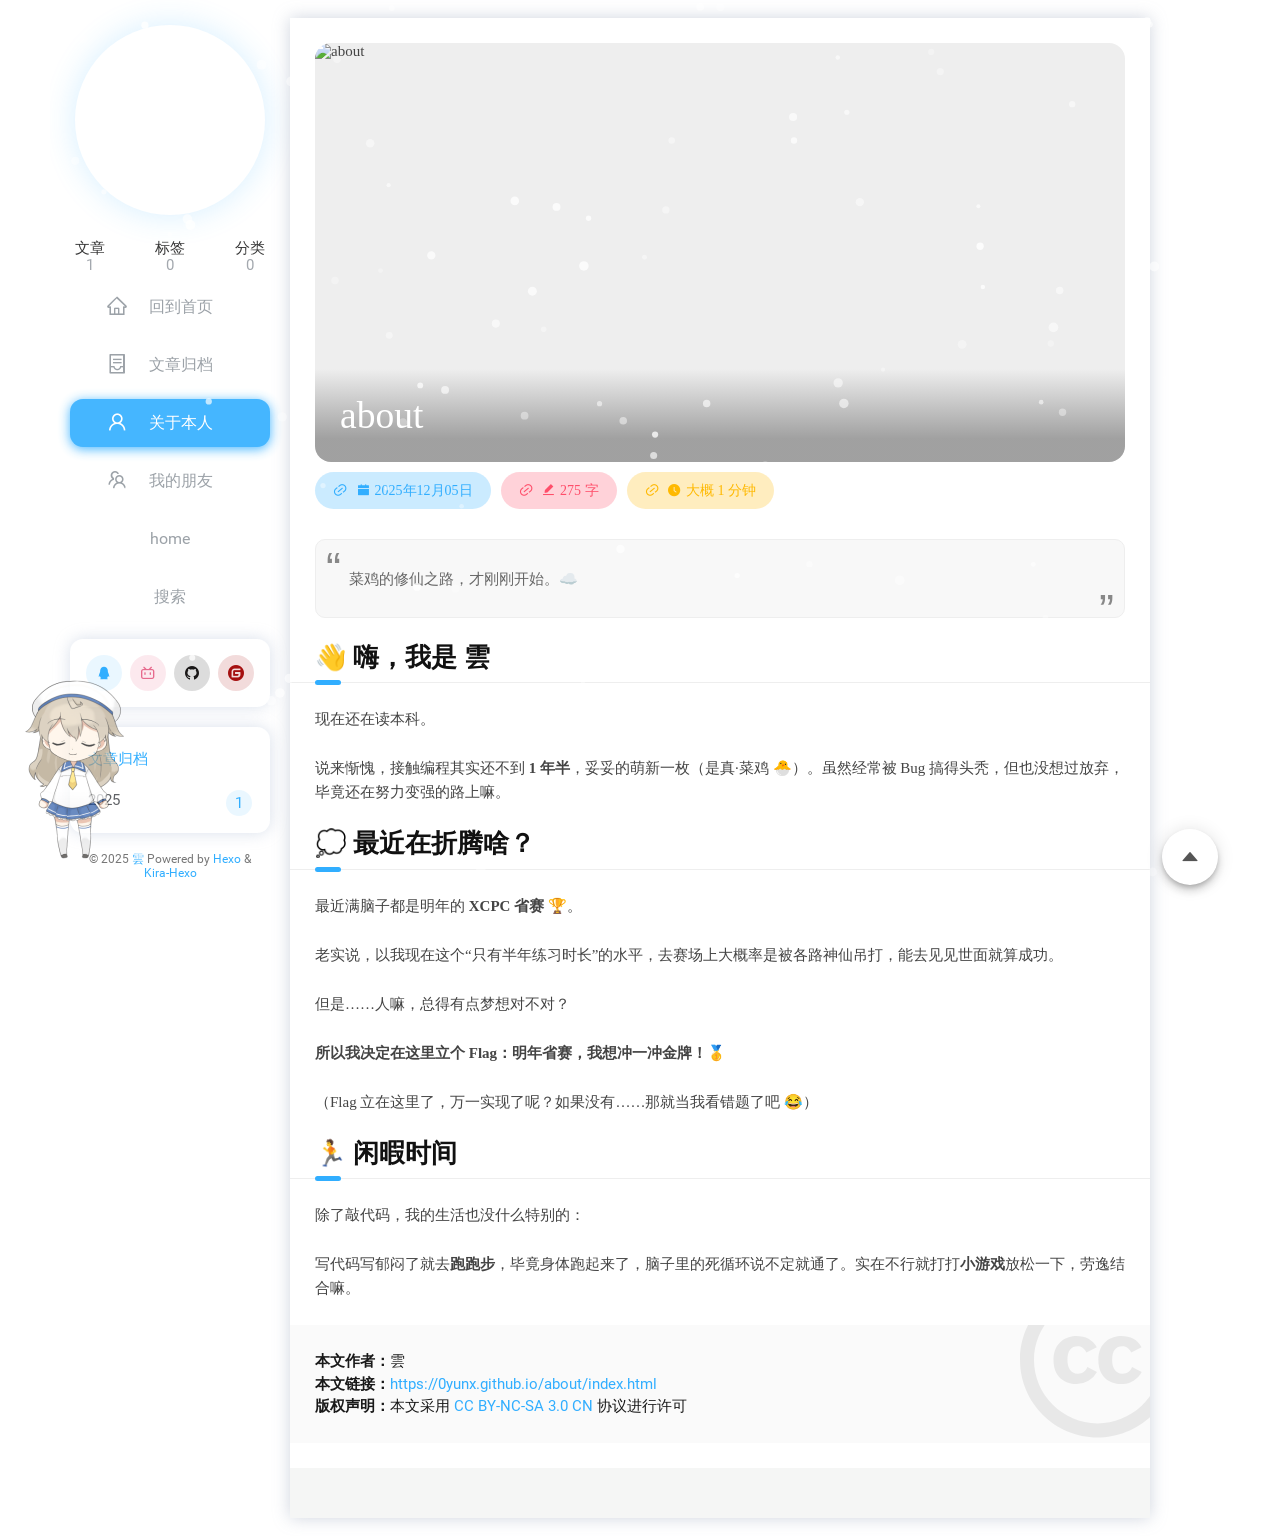
==== commit 83e923fc: "Site updated: 2025-12-06 23:14:21" ====
--- a/about/index.html
+++ b/about/index.html
@@ -383,13 +383,13 @@
 <h2><span id="%F0%9F%8F%83-%E9%97%B2%E6%9A%87%E6%97%B6%E9%97%B4">🏃 闲暇时间</span></h2><p>除了敲代码，我的生活也没什么特别的：</p>
 <p>写代码写郁闷了就去<strong>跑跑步</strong>，毕竟身体跑起来了，脑子里的死循环说不定就通了。实在不行就打打<strong>小游戏</strong>放松一下，劳逸结合嘛。</p>
 <!-- hexo injector body_end start -->
-  <canvas id="snow" style="position:fixed;top:0;left:0;width:100%;height:100%;z-index:99999;pointer-events:none;"></canvas>
-  <script src="/js/snow.js"></script>
-<script src="/js/funny-title.js"></script><script src="/js/click-love.js"></script>
   <link rel="stylesheet" href="https://cdn.jsdelivr.net/npm/aplayer/dist/APlayer.min.css">
   <script src="https://cdn.jsdelivr.net/npm/aplayer/dist/APlayer.min.js"></script>
   <script src="https://cdn.jsdelivr.net/npm/meting@2/dist/Meting.min.js"></script>
-<!-- hexo injector body_end end --></body></html>
+
+  <canvas id="snow" style="position:fixed;top:0;left:0;width:100%;height:100%;z-index:99999;pointer-events:none;"></canvas>
+  <script src="/js/snow.js"></script>
+<script src="/js/funny-title.js"></script><script src="/js/click-love.js"></script><!-- hexo injector body_end end --></body></html>
 	</article>
 
 	 
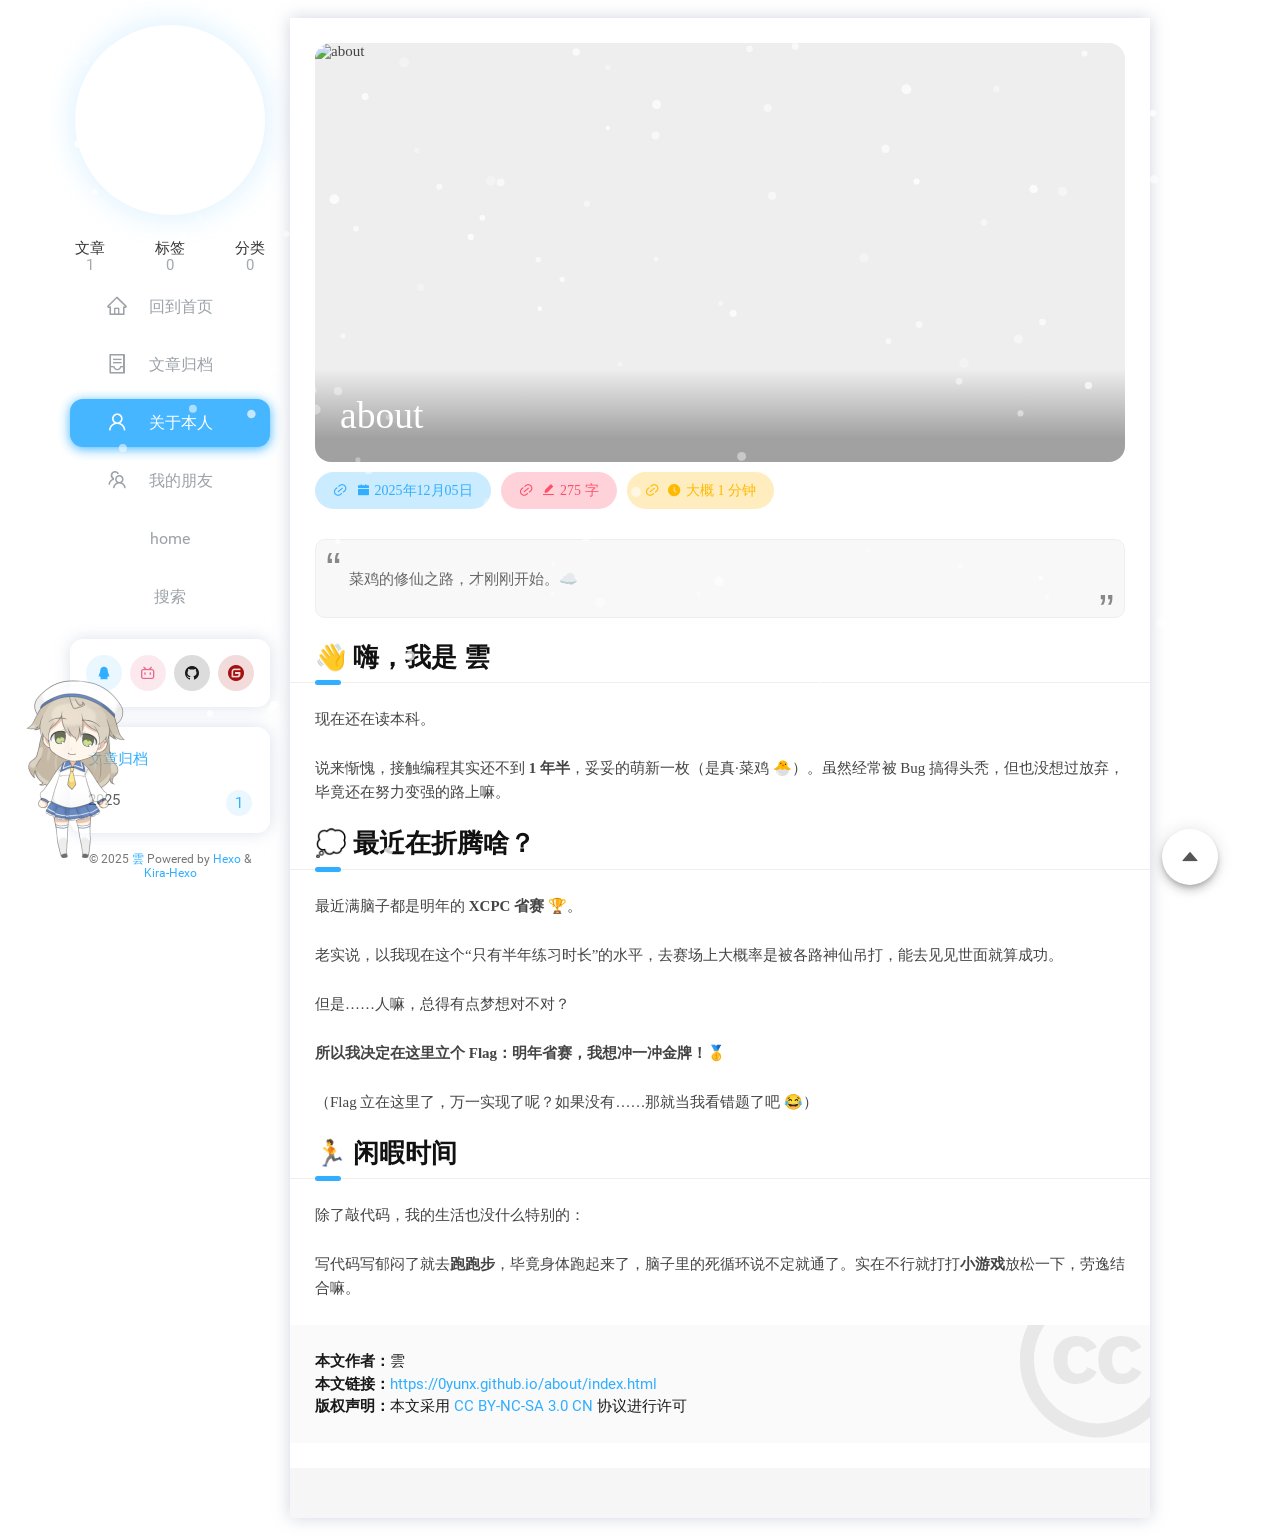
==== commit 7d1de8b0: "Site updated: 2025-12-06 23:14:47" ====
--- a/about/index.html
+++ b/about/index.html
@@ -383,13 +383,13 @@
 <h2><span id="%F0%9F%8F%83-%E9%97%B2%E6%9A%87%E6%97%B6%E9%97%B4">🏃 闲暇时间</span></h2><p>除了敲代码，我的生活也没什么特别的：</p>
 <p>写代码写郁闷了就去<strong>跑跑步</strong>，毕竟身体跑起来了，脑子里的死循环说不定就通了。实在不行就打打<strong>小游戏</strong>放松一下，劳逸结合嘛。</p>
 <!-- hexo injector body_end start -->
+  <canvas id="snow" style="position:fixed;top:0;left:0;width:100%;height:100%;z-index:99999;pointer-events:none;"></canvas>
+  <script src="/js/snow.js"></script>
+<script src="/js/funny-title.js"></script><script src="/js/click-love.js"></script>
   <link rel="stylesheet" href="https://cdn.jsdelivr.net/npm/aplayer/dist/APlayer.min.css">
   <script src="https://cdn.jsdelivr.net/npm/aplayer/dist/APlayer.min.js"></script>
   <script src="https://cdn.jsdelivr.net/npm/meting@2/dist/Meting.min.js"></script>
-
-  <canvas id="snow" style="position:fixed;top:0;left:0;width:100%;height:100%;z-index:99999;pointer-events:none;"></canvas>
-  <script src="/js/snow.js"></script>
-<script src="/js/funny-title.js"></script><script src="/js/click-love.js"></script><!-- hexo injector body_end end --></body></html>
+<!-- hexo injector body_end end --></body></html>
 	</article>
 
 	 
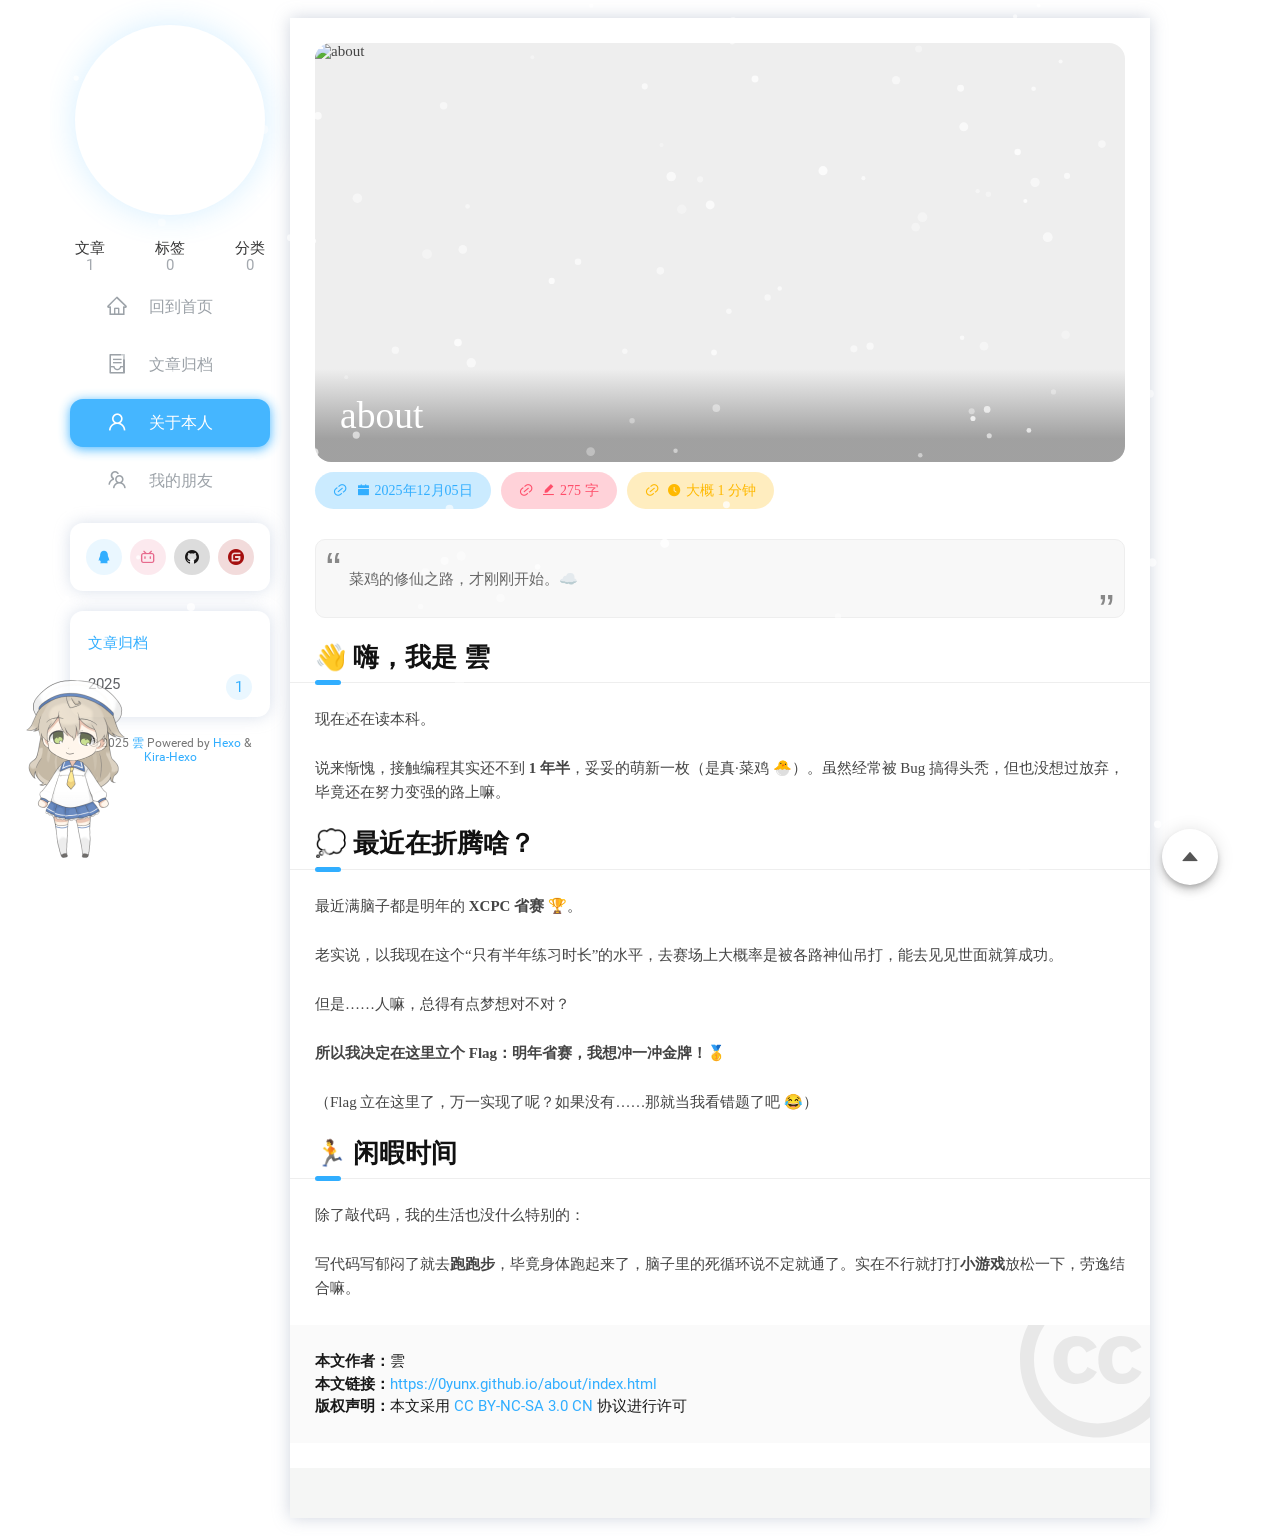
==== commit 10bc4a08: "Site updated: 2025-12-06 23:15:32" ====
--- a/about/index.html
+++ b/about/index.html
@@ -152,38 +152,6 @@
 			></i>
 			<div class="kira-list-item-content">
 				我的朋友
-			</div>
-		</a>
-		
-		<a
-			class="kira-list-item mdui-ripple false"
-			href="/"
-			title="home"
-		>
-			<i
-				class="kirafont
-					
-						 
-					"
-			></i>
-			<div class="kira-list-item-content">
-				home
-			</div>
-		</a>
-		
-		<a
-			class="kira-list-item mdui-ripple false"
-			href="/"
-			title="搜索"
-		>
-			<i
-				class="kirafont
-					
-						s
-					"
-			></i>
-			<div class="kira-list-item-content">
-				搜索
 			</div>
 		</a>
 		
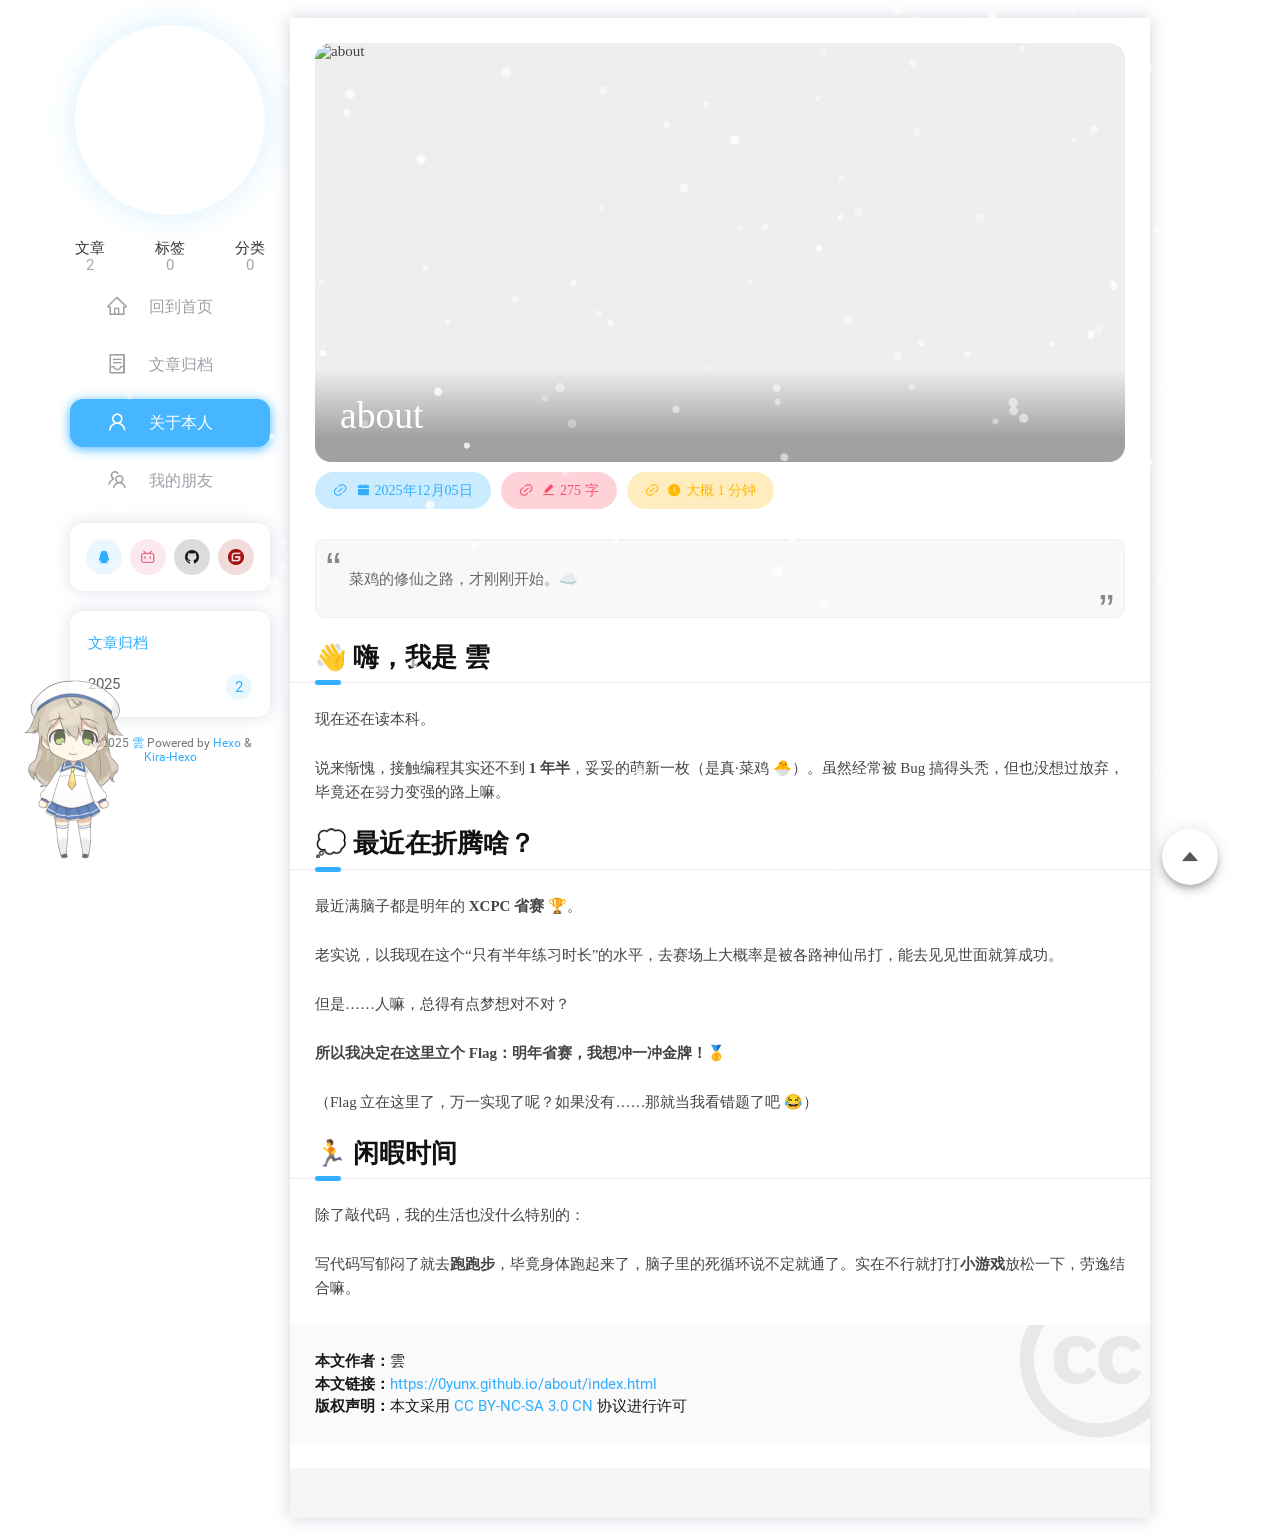
==== commit 03ea90b4: "Site updated: 2025-12-07 15:01:55" ====
--- a/about/index.html
+++ b/about/index.html
@@ -85,7 +85,7 @@
 		</a>
 	</div>
 	<div class="kira-count">
-		<div><span>文章</span>1</div>
+		<div><span>文章</span>2</div>
 		<div><span>标签</span>0</div>
 		<div><span>分类</span>0</div>
 	</div>
@@ -236,7 +236,7 @@
 			文章归档
 		</h3>
 		<div class="kira-widget">
-			<ul class="archive-list"><li class="archive-list-item"><a class="archive-list-link" href="/archives/2025/">2025</a><span class="archive-list-count">1</span></li></ul>
+			<ul class="archive-list"><li class="archive-list-item"><a class="archive-list-link" href="/archives/2025/">2025</a><span class="archive-list-count">2</span></li></ul>
 		</div>
 	</div>
 
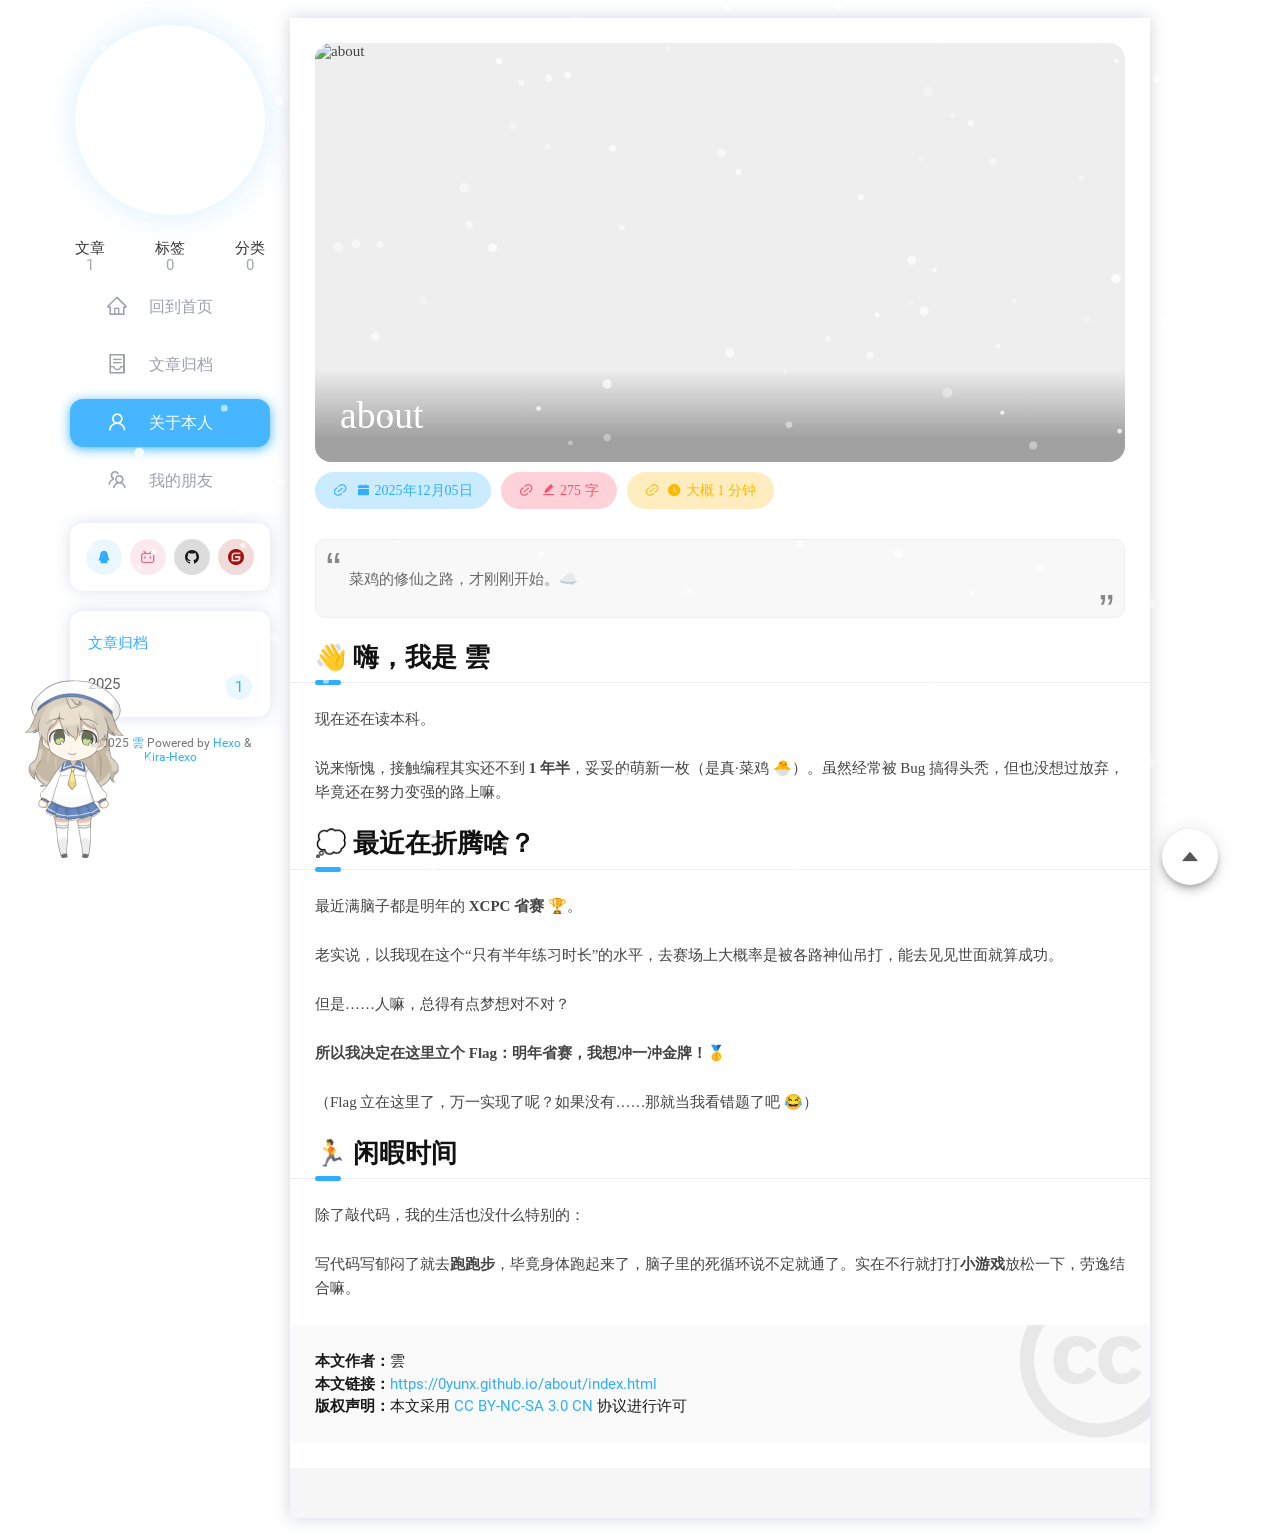
==== commit 9193f091: "Site updated: 2025-12-07 15:07:28" ====
--- a/about/index.html
+++ b/about/index.html
@@ -85,7 +85,7 @@
 		</a>
 	</div>
 	<div class="kira-count">
-		<div><span>文章</span>2</div>
+		<div><span>文章</span>1</div>
 		<div><span>标签</span>0</div>
 		<div><span>分类</span>0</div>
 	</div>
@@ -236,7 +236,7 @@
 			文章归档
 		</h3>
 		<div class="kira-widget">
-			<ul class="archive-list"><li class="archive-list-item"><a class="archive-list-link" href="/archives/2025/">2025</a><span class="archive-list-count">2</span></li></ul>
+			<ul class="archive-list"><li class="archive-list-item"><a class="archive-list-link" href="/archives/2025/">2025</a><span class="archive-list-count">1</span></li></ul>
 		</div>
 	</div>
 
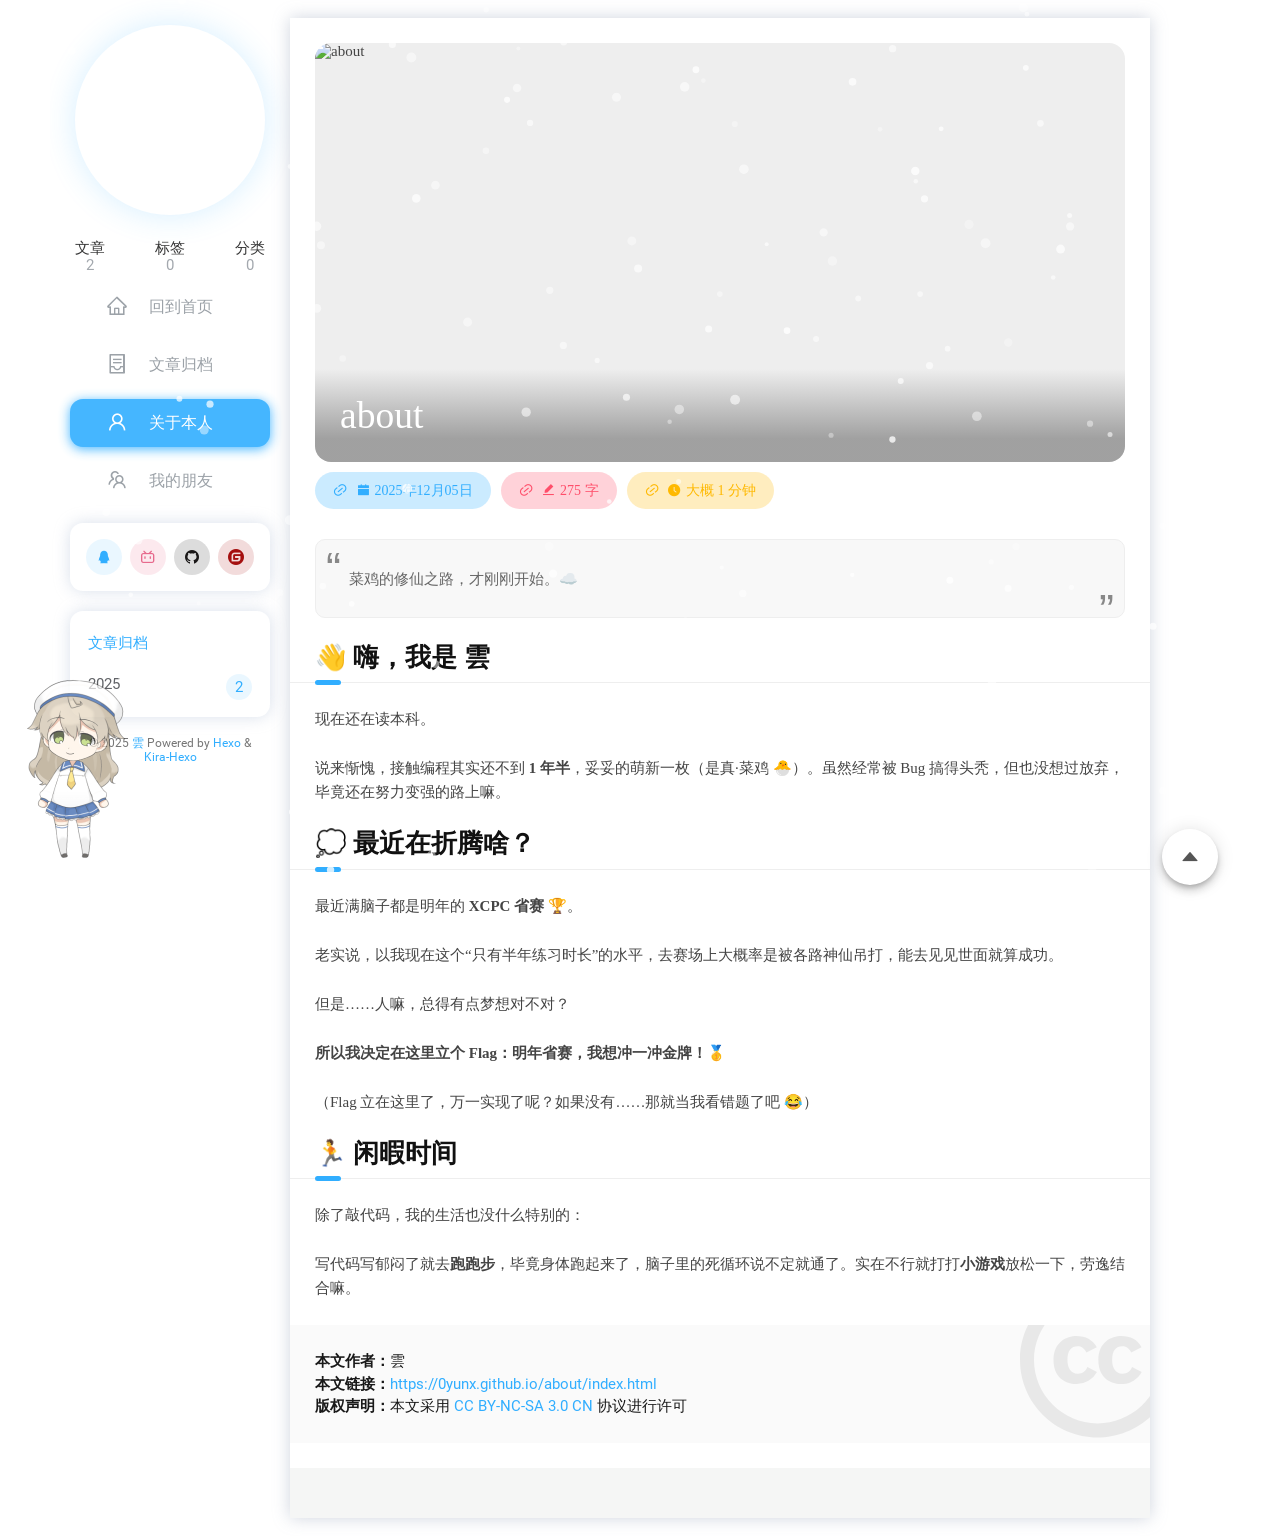
==== commit 0d5fbb04: "Site updated: 2025-12-07 15:08:20" ====
--- a/about/index.html
+++ b/about/index.html
@@ -85,7 +85,7 @@
 		</a>
 	</div>
 	<div class="kira-count">
-		<div><span>文章</span>1</div>
+		<div><span>文章</span>2</div>
 		<div><span>标签</span>0</div>
 		<div><span>分类</span>0</div>
 	</div>
@@ -236,7 +236,7 @@
 			文章归档
 		</h3>
 		<div class="kira-widget">
-			<ul class="archive-list"><li class="archive-list-item"><a class="archive-list-link" href="/archives/2025/">2025</a><span class="archive-list-count">1</span></li></ul>
+			<ul class="archive-list"><li class="archive-list-item"><a class="archive-list-link" href="/archives/2025/">2025</a><span class="archive-list-count">2</span></li></ul>
 		</div>
 	</div>
 
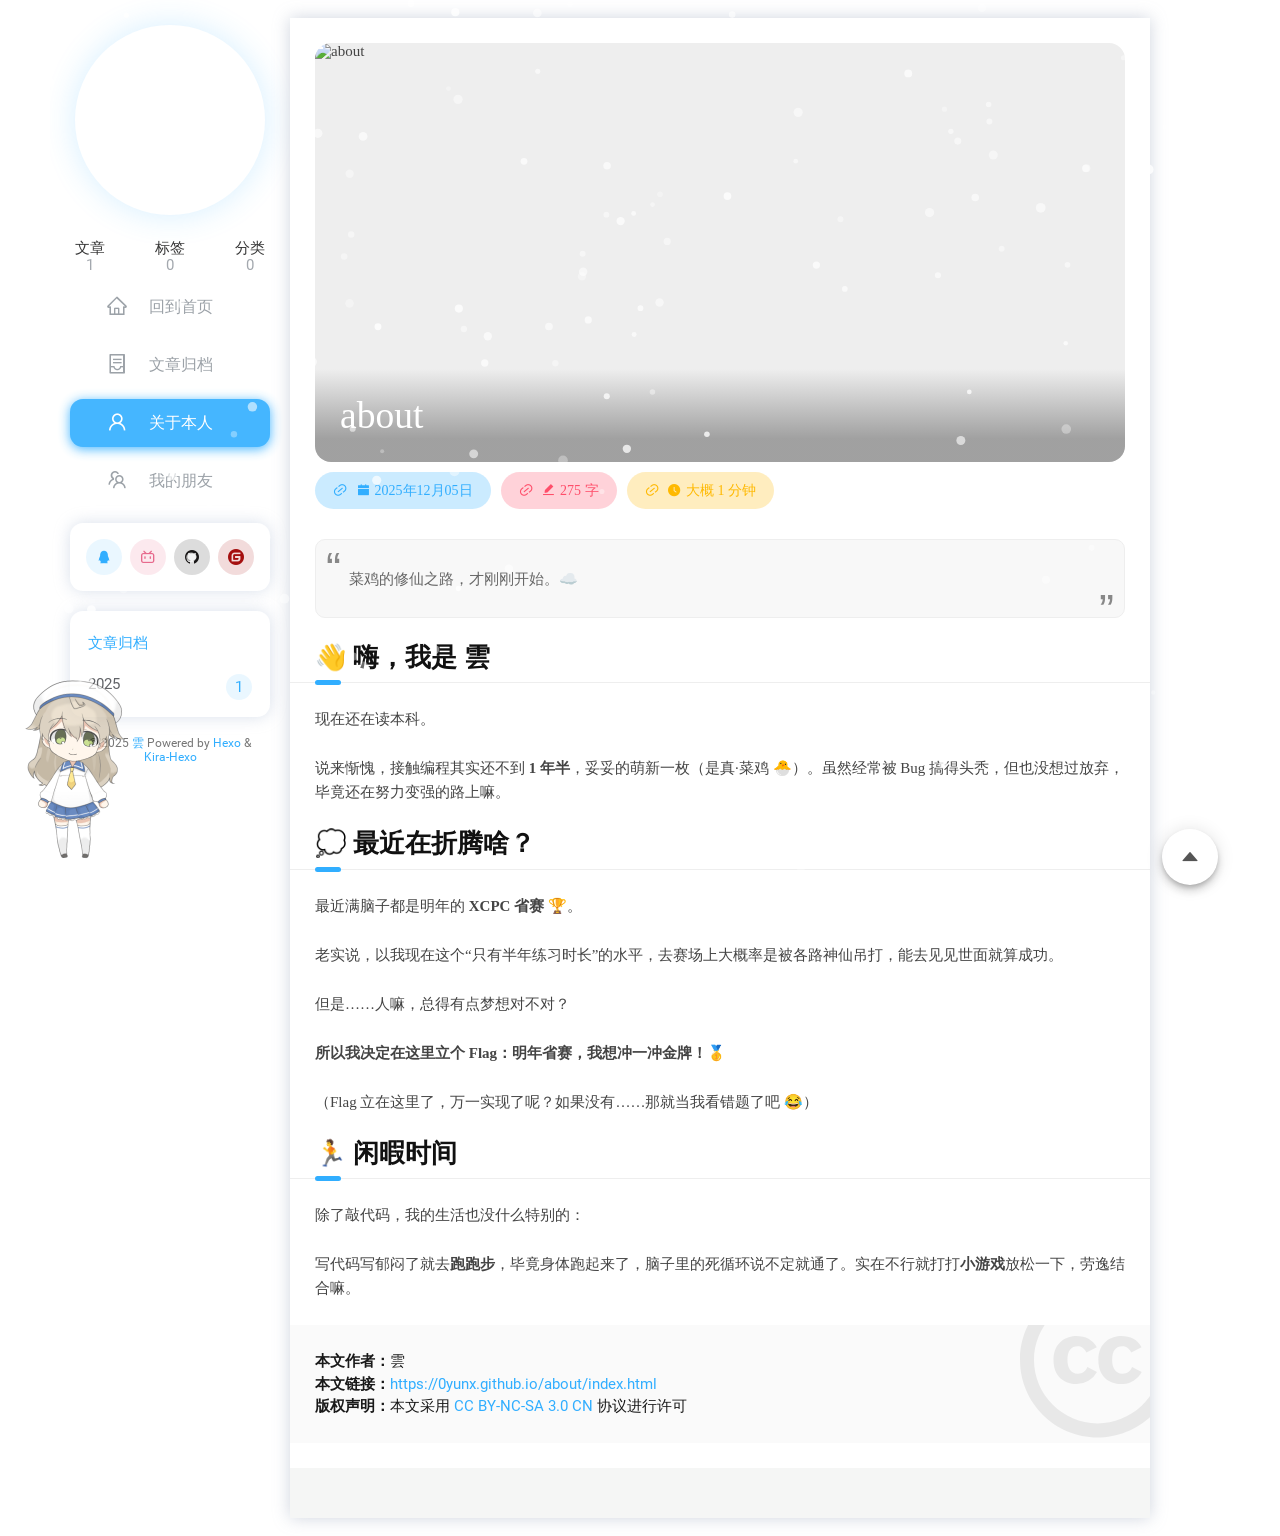
==== commit dfe9075c: "Site updated: 2025-12-15 12:40:14" ====
--- a/about/index.html
+++ b/about/index.html
@@ -85,7 +85,7 @@
 		</a>
 	</div>
 	<div class="kira-count">
-		<div><span>文章</span>2</div>
+		<div><span>文章</span>1</div>
 		<div><span>标签</span>0</div>
 		<div><span>分类</span>0</div>
 	</div>
@@ -236,7 +236,7 @@
 			文章归档
 		</h3>
 		<div class="kira-widget">
-			<ul class="archive-list"><li class="archive-list-item"><a class="archive-list-link" href="/archives/2025/">2025</a><span class="archive-list-count">2</span></li></ul>
+			<ul class="archive-list"><li class="archive-list-item"><a class="archive-list-link" href="/archives/2025/">2025</a><span class="archive-list-count">1</span></li></ul>
 		</div>
 	</div>
 
